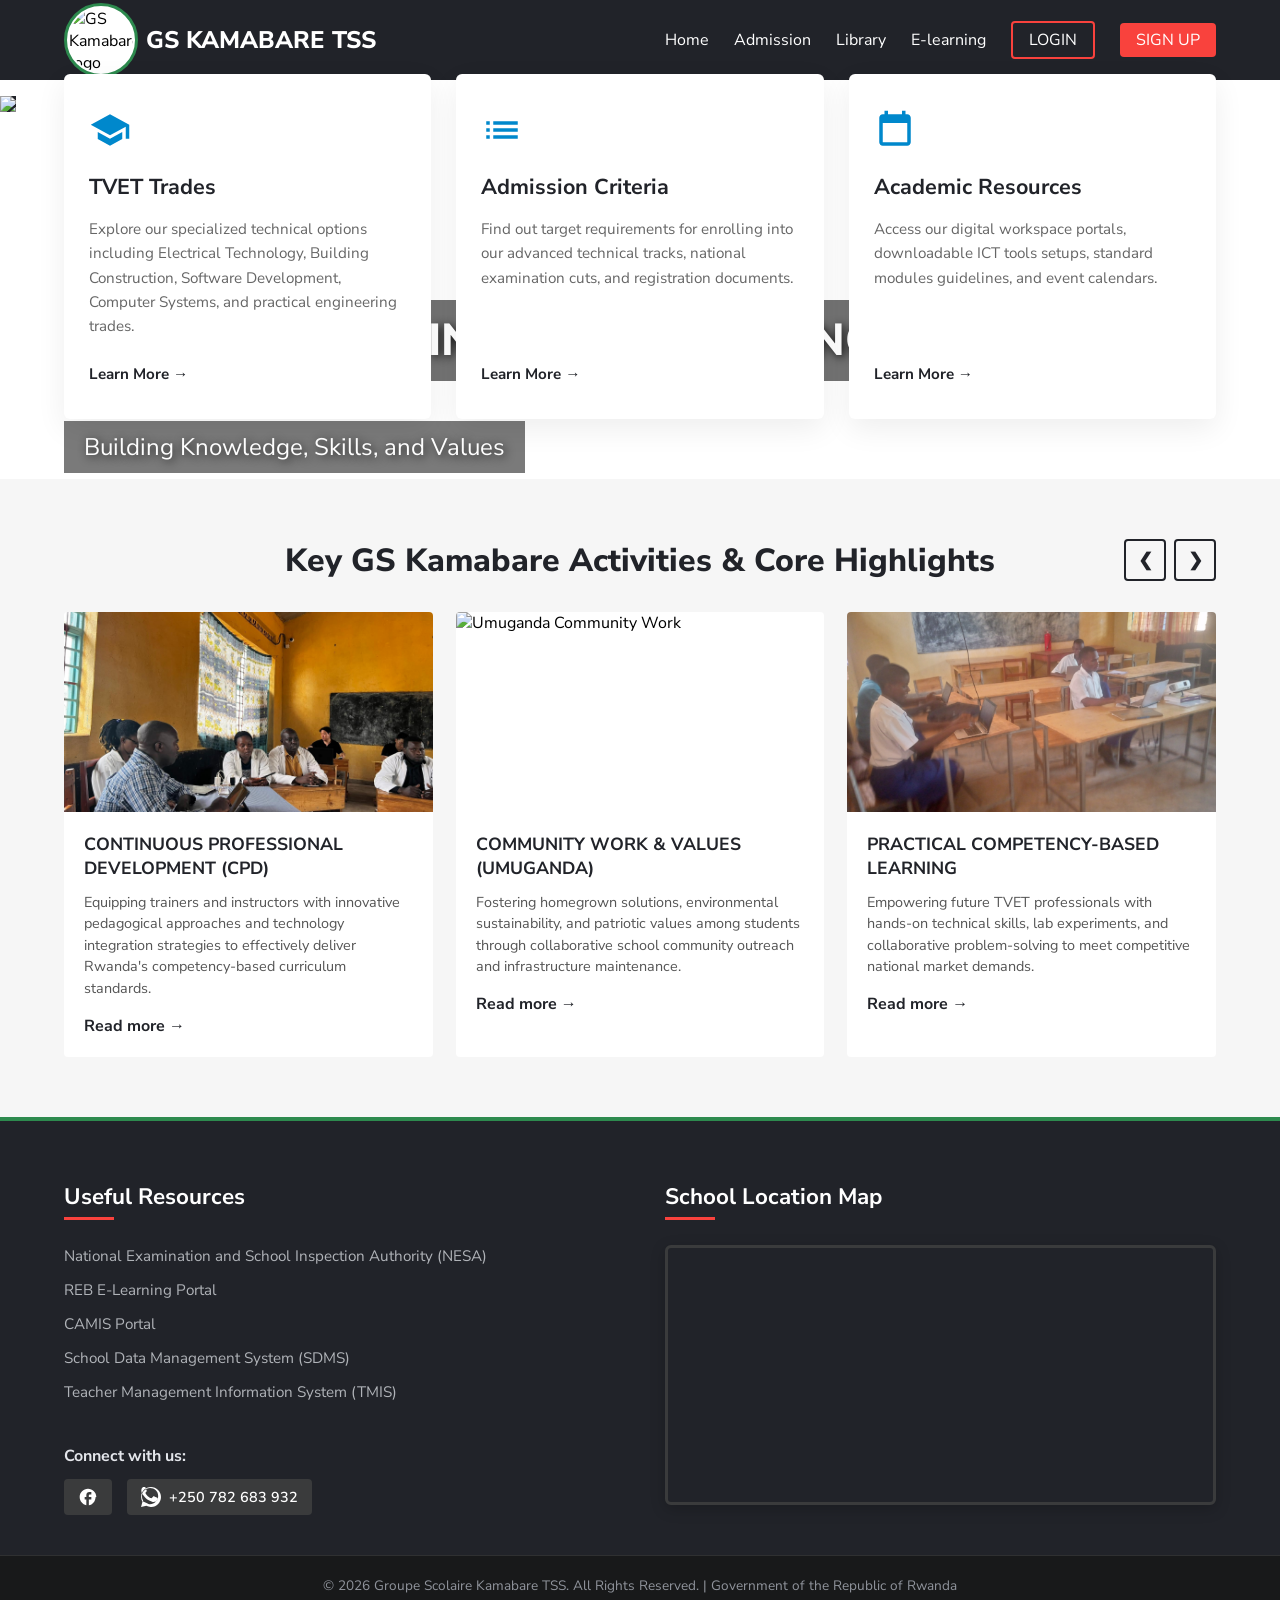
==== index.html @ abcae25c "Update index.html" ====
<!DOCTYPE html>
<html lang="en">
    <head>
        <meta charset="UTF-8">
        <meta name="description" content="Web assignment">
        <meta name="author" content="Ignace">
        <meta name="keywords" content="HTML,Migera website by Ignace">
        <meta name="viewport" content="width=device-width, initial-scale=1.0">
        <link href="https://fonts.googleapis.com/css2?family=Nunito+Sans&display=swap" rel="stylesheet">
        <title>Groupe Scolaire Kamabare</title>
        <link rel="icon" type="image/jpeg" href="gs_kamabare_logo.jpg">
        <link rel="stylesheet" href="style.css"/>
    </head>
    <body>
        
        <div class="nav-container">
            <nav class="navbar">
                <div class="logo-wrapper">
                    <img src="gs_kamabare_logo.JPG" alt="GS Kamabare logo" class="navbar-brand-logo">
                    <h1 id="navbar-logo">GS KAMABARE TSS</h1>
                </div>
                
                <div class="menu-toggle" id="mobile-menu">
                    <span class="bar"></span>
                    <span class="bar"></span>
                    <span class="bar"></span>
                </div>
                
                <ul class="nav-menu">
                    <li><a href="index.html" class="nav-links">Home</a></li>
                    <li><a href="admission.html" class="nav-links">Admission</a></li>
                    <li><a href="ict_tools.html" target="_blank" class="nav-links">Library</a></li>
                    <li><a href="elearning.html" class="nav-links">E-learning</a></li>
                    <li><a href="#" class="nav-links nav-links-outline">LOGIN</a></li>
                    <li><a href="#" class="nav-links nav-links-btn">SIGN UP</a></li>
                </ul>
            </nav>
        </div>

        <img id="home_page" name="slide" alt="School Slideshow"> 
        
        <div class="static-slider-caption">
            <h2 class="caption-line-1">Together We Inspire Excellence</h2>
            <p class="caption-line-2">Building Knowledge, Skills, and Values</p>
        </div>

        <div class="features-section">
            <div class="feature-card">
                <div class="feature-icon-wrapper">
                    <svg class="feature-icon" viewBox="0 0 24 24">
                        <path d="M5 13.18v4L12 21l7-3.82v-4L12 17l-7-3.82zM12 3L1 9l11 6 9-4.91V17h2V9L12 3z"/>
                    </svg>
                </div>
                <h3>TVET Trades</h3>
                <p>Explore our specialized technical options including Electrical Technology, Building Construction, Software Development, Computer Systems, and practical engineering trades.</p>
                <a href="programs.html" class="learn-more-btn">Learn More →</a>
            </div>

            <div class="feature-card">
                <div class="feature-icon-wrapper">
                    <svg class="feature-icon" viewBox="0 0 24 24">
                        <path d="M3 13h2v-2H3v2zm0 4h2v-2H3v2zm0-8h2V7H3v2zm4 4h14v-2H7v2zm0 4h14v-2H7v2zm0-8h14V7H7v2z"/>
                    </svg>
                </div>
                <h3>Admission Criteria</h3>
                <p>Find out target requirements for enrolling into our advanced technical tracks, national examination cuts, and registration documents.</p>
                <a href="admission.html" class="learn-more-btn">Learn More →</a>
            </div>

            <div class="feature-card">
                <div class="feature-icon-wrapper">
                    <svg class="feature-icon" viewBox="0 0 24 24">
                        <path d="M19 3h-1V1h-2v2H8V1H6v2H5c-1.11 0-1.99.9-1.99 2L3 19c0 1.1.89 2 2 2h14c1.1 0 2-.9 2-2V5c0-1.1-.9-2-2-2zm0 16H5V8h14v11z"/>
                    </svg>
                </div>
                <h3>Academic Resources</h3>
                <p>Access our digital workspace portals, downloadable ICT tools setups, standard modules guidelines, and event calendars.</p>
                <a href="resources.html" class="learn-more-btn">Learn More →</a>
            </div>
        </div>

        <div class="activities-section-wrapper">
            <div class="activities-header">
                <h2 class="activities-main-title">Key GS Kamabare Activities & Core Highlights</h2>
                <div class="carousel-controls">
                    <button class="control-btn prev-btn" onclick="moveSlide(-1)">&#10094;</button>
                    <button class="control-btn next-btn" onclick="moveSlide(1)">&#10095;</button>
                </div>
            </div>

            <div class="carousel-viewport">
                <div class="carousel-track" id="activityTrack">
                    <div class="activity-card-item">
                        <img src="CPD.jpg" alt="Continuous Professional Development" class="activity-card-img">
                        <div class="activity-card-body">
                            <h3>Continuous Professional Development (CPD)</h3>
                            <p>Equipping trainers and instructors with innovative pedagogical approaches and technology integration strategies to effectively deliver Rwanda's competency-based curriculum standards.</p>
                            <a href="#" class="read-more-link">Read more →</a>
                        </div>
                    </div>
                    <div class="activity-card-item">
                        <img src="umuganda.jpg" alt="Umuganda Community Work" class="activity-card-img">
                        <div class="activity-card-body">
                            <h3>Community Work & Values (Umuganda)</h3>
                            <p>Fostering homegrown solutions, environmental sustainability, and patriotic values among students through collaborative school community outreach and infrastructure maintenance.</p>
                            <a href="#" class="read-more-link">Read more →</a>
                        </div>
                    </div>
                    <div class="activity-card-item">
                        <img src="learning.jpg" alt="Practical Learning" class="activity-card-img">
                        <div class="activity-card-body">
                            <h3>Practical Competency-Based Learning</h3>
                            <p>Empowering future TVET professionals with hands-on technical skills, lab experiments, and collaborative problem-solving to meet competitive national market demands.</p>
                            <a href="#" class="read-more-link">Read more →</a>
                        </div>
                    </div>
                    <div class="activity-card-item">
                        <img src="entertainment.jpeg" alt="Creative Talents & Entertainment" class="activity-card-img">
                        <div class="activity-card-body">
                            <h3>Creative Talents & Entertainment</h3>
                            <p>Nurturing holistic learner development through cultural sports, music, and performing arts to build strong communication, confidence, and interpersonal leadership skills.</p>
                            <a href="#" class="read-more-link">Read more →</a>
                        </div>
                    </div>
                </div>
            </div>
        </div>

        <footer class="site-footer">
            <div class="footer-container">
                <div class="footer-column footer-links-panel">
                    <h3>Useful Resources</h3>
                    <ul class="resources-list">
                        <li><a href="https://www.nesa.gov.rw/" target="_blank">National Examination and School Inspection Authority (NESA)</a></li>
                        <li><a href="https://elearning.reb.rw/" target="_blank">REB E-Learning Portal</a></li>
                        <li><a href="https://camis.nesa.gov.rw/" target="_blank">CAMIS Portal</a></li>
                        <li><a href="https://sdms.gov.rw/" target="_blank">School Data Management System (SDMS)</a></li>
                        <li><a href="https://tmis.reb.rw/" target="_blank">Teacher Management Information System (TMIS)</a></li>
                    </ul>
                    
                    <div class="social-connect-row">
                        <h4>Connect with us:</h4>
                        <div class="social-icons-box">
                            <a href="https://www.facebook.com" target="_blank" class="social-icon-link fb-link" title="Follow us on Facebook">
                                <svg viewBox="0 0 24 24"><path d="M22 12c0-5.52-4.48-10-10-10S2 6.48 2 12c0 4.84 3.44 8.87 8 9.8V15H8v-3h2V9.5C10 7.57 11.57 6 13.5 6H16v3h-2c-.55 0-1 .45-1 1v2h3v3h-3v6.95c4.56-.93 8-4.96 8-9.8z"/></svg>
                            </a>
                            <a href="https://wa.me/250782683932" target="_blank" class="social-icon-link wa-link" title="Chat on WhatsApp">
                                <svg viewBox="0 0 24 24"><path d="M.057 24l1.687-6.163c-1.041-1.804-1.588-3.849-1.587-5.946C.06 5.348 5.397.01 12.008.01c3.202.001 6.212 1.246 8.477 3.514 2.266 2.268 3.507 5.28 3.505 8.484-.004 6.657-5.34 11.997-11.953 11.997-2.005-.001-3.973-.502-5.713-1.455L.057 24zm6.59-4.846c1.62.963 3.21 1.462 4.142 1.463 5.408 0 9.811-4.396 9.813-9.799.001-2.597-1.007-5.039-2.839-6.871-1.83-1.832-4.271-2.84-6.874-2.84-5.411 0-9.815 4.401-9.819 9.805-.001 1.969.514 3.89 1.491 5.602l-.408 1.492.494-.492zm13.155-5.937c-.12-.2-.44-.319-.92-.559-.48-.24-2.84-1.401-3.28-1.56-.44-.16-.76-.24-1.08.24-.32.479-1.24 1.56-1.52 1.88-.28.32-.56.359-1.04.119-.48-.24-2.026-.747-3.857-2.38-1.424-1.27-2.385-2.838-2.665-3.317-.28-.48-.03-.739.21-.978.216-.215.48-.559.72-.839.24-.28.32-.479.48-.799.16-.319.08-.599-.04-.839-.12-.24-1.08-2.599-1.48-3.559-.39-.96-.788-.82-1.08-.837-.28-.016-.6-.016-.92-.016s-.84.12-1.28.6c-.44.479-1.68 1.64-1.68 4 0 2.359 1.72 4.639 1.96 4.96.24.32 3.385 5.169 8.199 7.248 1.144.494 2.039.809 2.735 1.031 1.15.365 2.196.314 3.023.19.922-.137 2.84-1.16 3.24-2.279.4-1.12.4-2.079.28-2.279z"/></svg>
                                <span>+250 782 683 932</span>
                            </a>
                        </div>
                    </div>
                </div>
                
                <div class="footer-column footer-map-panel">
                    <h3>School Location Map</h3>
                    <div class="map-iframe-container">
                        <iframe 
                            src="https://maps.google.com/maps?q=Kamabare%20Secondary%20School,%20Rwanda&t=&z=14&ie=UTF8&iwloc=&output=embed" 
                            width="100%" 
                            height="100%" 
                            style="border:0;" 
                            allowfullscreen="" 
                            loading="lazy" 
                            referrerpolicy="no-referrer-when-downgrade">
                        </iframe>
                    </div>
                </div>
            </div>
            
            <div class="footer-bottom-ribbon">
                <p>&copy; 2026 Groupe Scolaire Kamabare TSS. All Rights Reserved. | Government of the Republic of Rwanda</p>
            </div>
        </footer>

        <button id="backToTopBtn" class="back-to-top-box" onclick="jumpToTopFast()" title="Go to top immediately">
            <svg viewBox="0 0 24 24" class="up-arrow-icon">
                <path d="M4 12l1.41 1.41L11 7.83V20h2V7.83l5.58 5.59L20 12l-8-8-8 8z"/>
            </svg>
            <span class="back-text">Back top</span>
        </button>

        <script src="script.js"></script>
    </body>
</html>
---- style.css ----
:root {
    --darkgray: #212329;
    --brightred: #F9423D;
    --white: #fff;
    --lightred: #f9433dcc;
}

/* GLOBAL RESET & SCROLL FIX */
* {
    box-sizing: border-box;
    margin: 0;
    padding: 0;
    font-family: 'Nunito Sans', sans-serif;
}

html, body {
    width: 100%;
    overflow-x: hidden;
}

#home_page {
    width: 100%;          
    height: 425px;        
    object-fit: cover;    
    object-position: center;
    font-size: 0 !important;
    background-color: var(--darkgray);
    transition: opacity 0.5s ease-in-out;
}

/* NAVIGATION HEADER LAYOUT */
.nav-container {
    width: 100%;
    background-color: var(--darkgray);
}

.navbar {
    display: flex;
    justify-content: space-between;
    align-items: center;
    height: 80px;
    width: 90%;
    max-width: 1720px;
    margin: 0 auto;
    box-sizing: border-box;
}

/* Aligns logo and main title tightly together */
.logo-wrapper {
    display: flex;
    align-items: center;
    gap: 8px; /* Brought closer to logo */
}

/* Enlarged logo to maximize navbar height */
.navbar-brand-logo {
    height: 74px;          /* Scaled up to fit 80px navbar */
    width: 74px;           
    border-radius: 50%;    
    object-fit: contain;   
    padding: 2px;          
    border: 3px solid #2d8a4e; 
    background-color: var(--white);
}

#navbar-logo {
    color: var(--white);
    cursor: pointer;
    white-space: nowrap; 
    font-size: 1.5rem;
    font-weight: 800;
}

/* Horizontal positioning for menu items */
.nav-menu {
    display: flex; 
    gap: 25px;
    list-style: none;
    align-items: center;
}

.nav-links {
    color: white;
    text-decoration: none;
    white-space: nowrap;
}

.nav-links:hover {
    color: var(--brightred);
    transition: all 0.2s ease-out;
}

/* LOGIN Outline Button Style */
.nav-links-outline {
    border: 2px solid var(--brightred);
    padding: 6px 16px;
    border-radius: 4px;
    background-color: transparent;
}

.nav-links-outline:hover {
    background-color: var(--brightred);
    color: var(--white) !important;
    transition: all 0.3s ease-out;
}

/* SIGN UP Filled Button Style */
.nav-links-btn {
    background-color: var(--brightred);
    padding: 6px 16px;
    border-radius: 4px;
}

.nav-links-btn:hover {
    background-color: transparent;
    color: var(--white);
    padding: 5px 15px;
    border-radius: 4px;
    border: solid 1px var(--brightred);
    transition: all 0.3s ease-out;
}

.menu-toggle .bar {
    width: 25px;
    height: 3px;
    margin: 5px auto;
    transition: all 0.3s ease-in-out;
    background: var(--white);
}

/* RESPONSIVE DESIGN (MOBILE & TABLET) */
@media screen and (max-width: 768px) {
    .nav-container {
        position: relative;
    }
    .navbar {
        width: 100%;
        padding: 0 20px;
    }
    .nav-menu {
        display: grid;
        grid-template-columns: auto;
        background: var(--brightred);
        margin: 0;
        width: 100%;
        position: absolute;
        top: 80px;
        left: -100%;
        opacity: 0; 
        transition: all 0.5s ease;
        gap: 0;
    }
    .nav-menu.active {
        background: var(--darkgray);
        left: 0;
        opacity: 1;
        transition: all 0.5s ease;
    }
    .nav-links {
        text-align: center;
        line-height: 60px;
        width: 100%;
        display: table;
    }
    .nav-links:hover {
        background-color: var(--brightred);
        color: var(--white);
        transition: all 0.4s ease-out;
    }
    .nav-links-outline {
        border: none;
        padding: 0;
        border-radius: 0;
    }
    .nav-links-btn {
        border: none;
        padding: 0;
        border-radius: 0;
        background-color: var(--darkgray);
        color: var(--white);
        transition: all 0.4s ease-out;
    }
    .nav-links-btn:hover {
        border: none;
        padding: 0;
        border-radius: 0;
        background-color: var(--brightred);
        color: var(--white);
        transition: all 0.4s ease-out;
    }
    #mobile-menu {
        position: absolute;
        top: 25px;
        right: 5%;
    }
    .menu-toggle .bar {
        display: block;
        cursor: pointer;
    }
    .menu-toggle:hover {
        cursor: pointer;
    }
    #mobile-menu.is-active .bar:nth-child(2) {
        opacity: 0;
    }
    #mobile-menu.is-active .bar:nth-child(1) {
        transform: translateY(8px) rotate(45deg);
    }
    #mobile-menu.is-active .bar:nth-child(3) {
        transform: translateY(-8px) rotate(-45deg);
    }
}

/* HERO SLIDER CAPTION OVERLAY */
.static-slider-caption {
    position: absolute;
    top: 300px;
    left: 5%;
    color: var(--white);
    text-shadow: 2px 2px 10px rgba(0, 0, 0, 0.85);
    z-index: 5;
    pointer-events: none;
    font-family: "Bookman Old Style", serif;
}

.caption-line-1 {
    font-size: 2.8rem;
    font-weight: 800;
    margin-bottom: 40px;
    text-transform: uppercase;
    background-color: rgba(0, 0, 0, 0.55);
    display: inline-block;
    padding: 10px 20px;
}

.caption-line-2 {
    font-size: 1.5rem;
    font-weight: 400;
    opacity: 0.95;
    background-color: rgba(0, 0, 0, 0.55);
    display: inline-block;
    padding: 10px 20px;
}

@media screen and (max-width: 768px) {
    .static-slider-caption {
        top: 360px;
        left: 20px;
        right: 20px;
    }
    .caption-line-1 {
        font-size: 1.5rem;
    }
    .caption-line-2 {
        font-size: 0.95rem;
    }
}

/* 3-COLUMN OVERLAPPING CARDS */
.features-section {
    display: flex;
    justify-content: space-between;
    align-items: stretch;
    gap: 25px;
    width: 90%;
    max-width: 1200px;
    margin: -38px auto 60px auto;
    position: relative;
    z-index: 99;
    box-sizing: border-box;
}

.feature-card {
    flex: 1;
    background-color: var(--white);
    padding: 35px 25px;
    border-radius: 6px;
    box-shadow: 0 10px 30px rgba(0, 0, 0, 0.07);
    text-align: left;
    display: flex;
    flex-direction: column;
    justify-content: space-between;
    transition: all 0.3s ease-in-out;
}

.feature-card h3 {
    font-size: 1.35rem;
    color: var(--darkgray);
    margin: 15px 0;
    font-weight: 700;
    transition: color 0.3s ease-in-out;
}

.feature-card p {
    font-size: 0.95rem;
    color: #666;
    line-height: 1.6;
    margin-bottom: 25px;
    transition: color 0.3s ease-in-out;
}

.feature-icon {
    width: 42px;
    height: 42px;
    fill: #0088cc;
    transition: fill 0.3s ease-in-out;
}

.learn-more-btn {
    font-size: 0.95rem;
    font-weight: 700;
    color: var(--darkgray);
    text-decoration: none;
    margin-top: auto;
    display: inline-block;
    transition: color 0.3s ease-in-out;
}

.feature-card:hover {
    background-color: #0088cc;
    transform: translateY(-6px);
    box-shadow: 0 15px 35px rgba(0, 136, 204, 0.3);
}

.feature-card:hover h3,
.feature-card:hover p,
.feature-card:hover .learn-more-btn {
    color: var(--white);
}

.feature-card:hover .feature-icon {
    fill: var(--white);
}

@media screen and (max-width: 868px) {
    .features-section {
        flex-direction: column;
        gap: 20px;
        margin-top: 30px;
    }
}

/* ACTIVITIES CAROUSEL SECTION */
.activities-section-wrapper {
    background-color: #f6f6f6;
    padding: 60px 5%;
    width: 100%;
    box-sizing: border-box;
}

.activities-header {
    display: flex;
    justify-content: space-between;
    align-items: center;
    max-width: 1200px;
    margin: 0 auto 30px auto;
    position: relative;
}

.activities-main-title {
    font-size: 2rem;
    color: var(--darkgray);
    font-weight: 800;
    flex: 1;
    text-align: center;
}

.carousel-controls {
    display: flex;
    gap: 8px;
    position: absolute;
    right: 0;
    top: 50%;
    transform: translateY(-50%);
}

.control-btn {
    background-color: transparent;
    border: 2px solid var(--darkgray);
    color: var(--darkgray);
    width: 42px;
    height: 42px;
    font-size: 1.1rem;
    font-weight: bold;
    cursor: pointer;
    border-radius: 4px;
    display: flex;
    align-items: center;
    justify-content: center;
    transition: all 0.2s ease-in-out;
}

.control-btn:hover {
    background-color: var(--darkgray);
    color: var(--white);
}

.carousel-viewport {
    max-width: 1200px;
    margin: 0 auto;
    overflow: hidden;
}

.carousel-track {
    display: flex;
    transition: transform 0.5s ease-in-out;
    gap: 2%;
}

.activity-card-item {
    min-width: 32%;
    max-width: 32%;
    background-color: var(--white);
    box-sizing: border-box;
    border-radius: 4px;
    overflow: hidden;
    display: flex;
    flex-direction: column;
}

.activity-card-img {
    width: 100%;
    height: 200px;
    object-fit: cover;
}

.activity-card-body {
    padding: 20px;
}

.activity-card-body h3 {
    font-size: 1.1rem;
    color: var(--darkgray);
    margin-bottom: 12px;
    text-transform: uppercase;
}

.activity-card-body p {
    font-size: 0.9rem;
    color: #555;
    line-height: 1.5;
}

.read-more-link {
    display: inline-block;
    margin-top: 15px;
    color: var(--darkgray);
    font-weight: 700;
    text-decoration: none;
}

.activity-card-item:hover {
    background-color: #0088cc !important;
    transition: background-color 0.3s ease;
}

.activity-card-item:hover h3,
.activity-card-item:hover p,
.activity-card-item:hover .read-more-link {
    color: #ffffff !important;
}

@media screen and (max-width: 768px) {
    .activities-header {
        flex-direction: column;
        gap: 15px;
        align-items: center;
    }
    .carousel-controls {
        position: static;
        transform: none;
    }
    .activity-card-item {
        min-width: 100%;
        max-width: 100%;
    }
}

/* SITE FOOTER */
.site-footer {
    background-color: var(--darkgray);
    color: var(--white);
    padding: 60px 0 0 0;
    width: 100%;
    margin-top: 0;
    border-top: 4px solid #2d8a4e;
}

.footer-container {
    width: 90%;
    max-width: 1200px;
    margin: 0 auto;
    display: flex;
    justify-content: space-between;
    gap: 50px;
    padding-bottom: 40px;
}

.footer-column {
    flex: 1;
    display: flex;
    flex-direction: column;
}

.footer-column h3 {
    font-size: 1.4rem;
    margin-bottom: 25px;
    position: relative;
    padding-bottom: 8px;
    font-weight: 700;
}

.footer-column h3::after {
    content: '';
    position: absolute;
    left: 0;
    bottom: 0;
    width: 50px;
    height: 3px;
    background-color: var(--brightred);
}

.resources-list {
    list-style: none;
    padding: 0;
    margin: 0;
}

.resources-list li {
    margin-bottom: 12px;
}

.resources-list li a {
    color: #b0b3b8;
    text-decoration: none;
    font-size: 0.95rem;
    transition: color 0.2s ease-in-out;
    display: inline-block;
}

.resources-list li a:hover {
    color: var(--brightred);
    transform: translateX(3px);
    transition: all 0.2s ease;
}

.social-connect-row {
    margin-top: 30px;
}

.social-connect-row h4 {
    font-size: 1rem;
    margin-bottom: 12px;
    color: #e4e6eb;
}

.social-icons-box {
    display: flex;
    gap: 15px;
    align-items: center;
}

.social-icon-link {
    display: flex;
    align-items: center;
    gap: 8px;
    text-decoration: none;
    color: var(--white);
    background-color: #3a3b3c;
    padding: 8px 14px;
    border-radius: 4px;
    transition: background-color 0.2s ease;
}

.social-icon-link svg {
    width: 20px;
    height: 20px;
    fill: var(--white);
}

.social-icon-link span {
    font-size: 0.9rem;
    font-weight: 600;
}

.fb-link:hover {
    background-color: #1877f2;
}

.wa-link:hover {
    background-color: #25d366;
}

.map-iframe-container {
    width: 100%;
    height: 260px;
    border-radius: 6px;
    overflow: hidden;
    box-shadow: 0 4px 15px rgba(0,0,0,0.2);
    border: 3px solid #3a3b3c;
}

.footer-bottom-ribbon {
    background-color: #18191a;
    text-align: center;
    padding: 20px 20px;
    font-size: 0.85rem;
    color: #90949c;
    border-top: 1px solid #2f3031;
}

/* BACK TO TOP BUTTON */
.back-to-top-box {
    position: fixed;
    bottom: 25px;
    right: 25px;
    background-color: var(--white);
    border: 1px solid #dcdcdc;
    box-shadow: 0 4px 12px rgba(0, 0, 0, 0.15);
    border-radius: 4px;
    padding: 10px 12px;
    display: none;
    flex-direction: column;
    align-items: center;
    justify-content: center;
    cursor: pointer;
    z-index: 9999;
    transition: transform 0.2s ease, background-color 0.2s ease;
}

.back-to-top-box:hover {
    background-color: #f5f5f5;
    transform: translateY(-3px);
}

.up-arrow-icon {
    width: 22px;
    height: 22px;
    fill: #0088cc;
    margin-bottom: 2px;
}

.back-text {
    font-size: 0.72rem;
    font-weight: 700;
    color: var(--darkgray);
    text-transform: uppercase;
    white-space: nowrap;
}

@media screen and (max-width: 768px) {
    .footer-container {
        flex-direction: column;
        gap: 40px;
    }
    .back-to-top-box {
        bottom: 15px;
        right: 15px;
        padding: 8px 10px;
    }
}
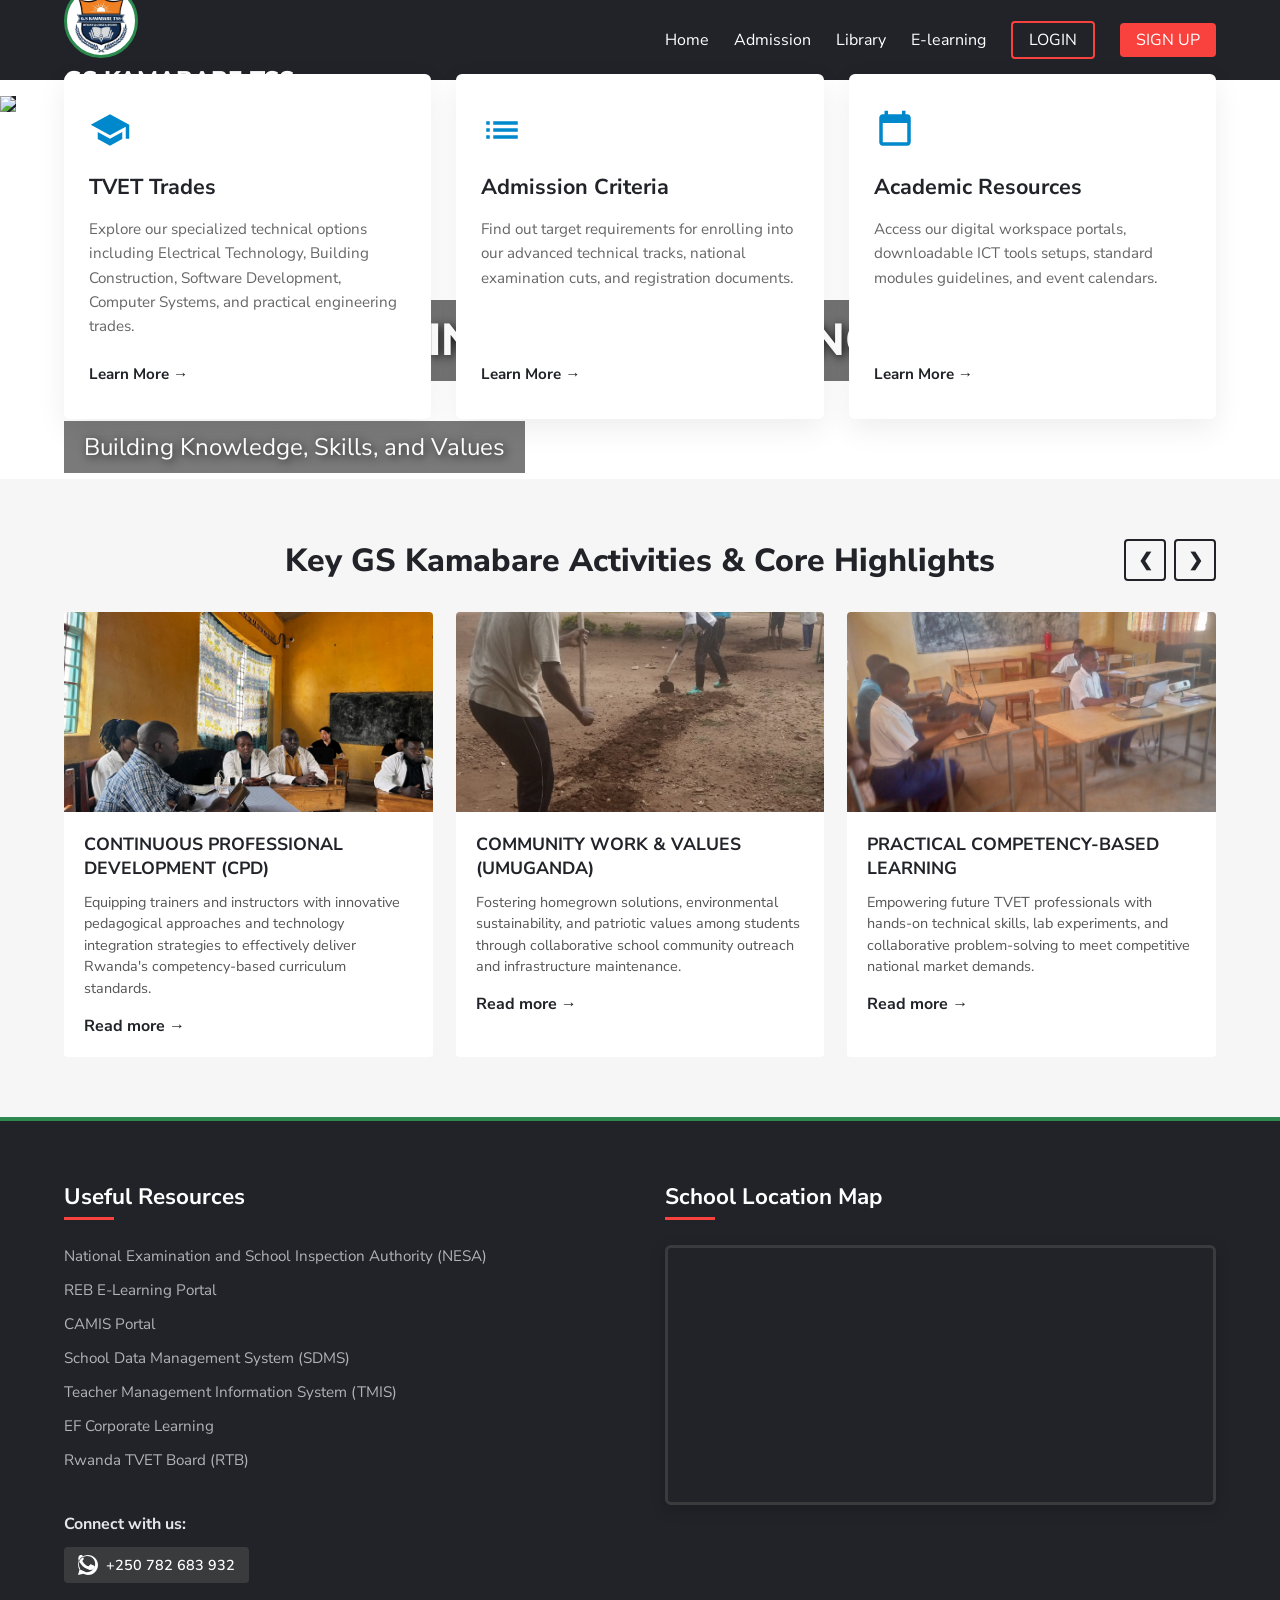
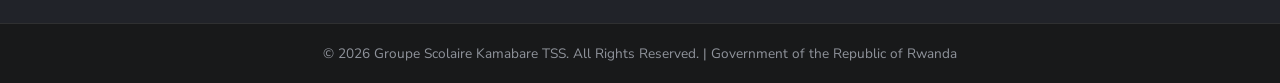
==== commit 640e6cd6: "Update index.html" ====
--- a/index.html
+++ b/index.html
@@ -2,7 +2,7 @@
 <html lang="en">
     <head>
         <meta charset="UTF-8">
-        <meta name="description" content="Web assignment">
+        <meta name="description" content="GS Kamabare TSS Located in Nyarugenge Sector">
         <meta name="author" content="Ignace">
         <meta name="keywords" content="HTML,Migera website by Ignace">
         <meta name="viewport" content="width=device-width, initial-scale=1.0">
@@ -10,22 +10,23 @@
         <title>Groupe Scolaire Kamabare</title>
         <link rel="icon" type="image/jpeg" href="gs_kamabare_logo.jpg">
         <link rel="stylesheet" href="style.css"/>
+        <meta name="google-site-verification" content="khva290WUNQhaxgnoA-xEzMa42eiaysi3LDNEYUQA6I" />
     </head>
     <body>
         
         <div class="nav-container">
             <nav class="navbar">
-                <div class="logo-wrapper">
-                    <img src="gs_kamabare_logo.JPG" alt="GS Kamabare logo" class="navbar-brand-logo">
+                <div class="brand-container">
+                    <img src="gs_kamabare_logo.jpg" alt="present school logo" class="navbar-brand-logo">
                     <h1 id="navbar-logo">GS KAMABARE TSS</h1>
                 </div>
                 
-                <div class="menu-toggle" id="mobile-menu">
+                <div class="menu-toggle" id="mobile-menu" aria-label="Toggle navigation">
                     <span class="bar"></span>
                     <span class="bar"></span>
                     <span class="bar"></span>
                 </div>
-                
+
                 <ul class="nav-menu">
                     <li><a href="index.html" class="nav-links">Home</a></li>
                     <li><a href="admission.html" class="nav-links">Admission</a></li>
@@ -37,11 +38,12 @@
             </nav>
         </div>
 
-        <img id="home_page" name="slide" alt="School Slideshow"> 
-        
-        <div class="static-slider-caption">
-            <h2 class="caption-line-1">Together We Inspire Excellence</h2>
-            <p class="caption-line-2">Building Knowledge, Skills, and Values</p>
+        <div class="hero-slider-container">
+            <img id="home_page" name="slide" alt="School Slideshow" src="gs_kamabare_certification_teachers.jpg"> 
+            <div class="static-slider-caption">
+                <h2 class="caption-line-1">Together We Inspire Excellence</h2>
+                <p class="caption-line-2">Building Knowledge, Skills, and Values</p>
+            </div>
         </div>
 
         <div class="features-section">
@@ -99,7 +101,7 @@
                         </div>
                     </div>
                     <div class="activity-card-item">
-                        <img src="umuganda.jpg" alt="Umuganda Community Work" class="activity-card-img">
+                        <img src="umuganda.jpeg" alt="Umuganda Community Work" class="activity-card-img">
                         <div class="activity-card-body">
                             <h3>Community Work & Values (Umuganda)</h3>
                             <p>Fostering homegrown solutions, environmental sustainability, and patriotic values among students through collaborative school community outreach and infrastructure maintenance.</p>
@@ -136,14 +138,13 @@
                         <li><a href="https://camis.nesa.gov.rw/" target="_blank">CAMIS Portal</a></li>
                         <li><a href="https://sdms.gov.rw/" target="_blank">School Data Management System (SDMS)</a></li>
                         <li><a href="https://tmis.reb.rw/" target="_blank">Teacher Management Information System (TMIS)</a></li>
+                        <li><a href="https://efideu.b2clogin.com/efideu.onmicrosoft.com/b2c_1a_auth_corp_efid/oauth2/v2.0/authorize?client_id=328f4e7d-90a7-4cee-b5c8-07194886cae6&redirect_uri=https%3a%2f%2fglobal.accounts.corporate.ef.com%2fefcorpglobal.onmicrosoft.com%2foauth2%2fauthresp&response_type=code&scope=openid&response_mode=form_post&nonce=zqu%2f27Le2lfJkAezrul7rg%3d%3d&ui_locales=en&prompt=login&state=StateProperties%[base64]" target="_blank">EF Corporate Learning</a></li>
+                        <li><a href="https://www.rtb.gov.rw/" target="_blank">Rwanda TVET Board (RTB)</a></li>
                     </ul>
                     
                     <div class="social-connect-row">
                         <h4>Connect with us:</h4>
                         <div class="social-icons-box">
-                            <a href="https://www.facebook.com" target="_blank" class="social-icon-link fb-link" title="Follow us on Facebook">
-                                <svg viewBox="0 0 24 24"><path d="M22 12c0-5.52-4.48-10-10-10S2 6.48 2 12c0 4.84 3.44 8.87 8 9.8V15H8v-3h2V9.5C10 7.57 11.57 6 13.5 6H16v3h-2c-.55 0-1 .45-1 1v2h3v3h-3v6.95c4.56-.93 8-4.96 8-9.8z"/></svg>
-                            </a>
                             <a href="https://wa.me/250782683932" target="_blank" class="social-icon-link wa-link" title="Chat on WhatsApp">
                                 <svg viewBox="0 0 24 24"><path d="M.057 24l1.687-6.163c-1.041-1.804-1.588-3.849-1.587-5.946C.06 5.348 5.397.01 12.008.01c3.202.001 6.212 1.246 8.477 3.514 2.266 2.268 3.507 5.28 3.505 8.484-.004 6.657-5.34 11.997-11.953 11.997-2.005-.001-3.973-.502-5.713-1.455L.057 24zm6.59-4.846c1.62.963 3.21 1.462 4.142 1.463 5.408 0 9.811-4.396 9.813-9.799.001-2.597-1.007-5.039-2.839-6.871-1.83-1.832-4.271-2.84-6.874-2.84-5.411 0-9.815 4.401-9.819 9.805-.001 1.969.514 3.89 1.491 5.602l-.408 1.492.494-.492zm13.155-5.937c-.12-.2-.44-.319-.92-.559-.48-.24-2.84-1.401-3.28-1.56-.44-.16-.76-.24-1.08.24-.32.479-1.24 1.56-1.52 1.88-.28.32-.56.359-1.04.119-.48-.24-2.026-.747-3.857-2.38-1.424-1.27-2.385-2.838-2.665-3.317-.28-.48-.03-.739.21-.978.216-.215.48-.559.72-.839.24-.28.32-.479.48-.799.16-.319.08-.599-.04-.839-.12-.24-1.08-2.599-1.48-3.559-.39-.96-.788-.82-1.08-.837-.28-.016-.6-.016-.92-.016s-.84.12-1.28.6c-.44.479-1.68 1.64-1.68 4 0 2.359 1.72 4.639 1.96 4.96.24.32 3.385 5.169 8.199 7.248 1.144.494 2.039.809 2.735 1.031 1.15.365 2.196.314 3.023.19.922-.137 2.84-1.16 3.24-2.279.4-1.12.4-2.079.28-2.279z"/></svg>
                                 <span>+250 782 683 932</span>
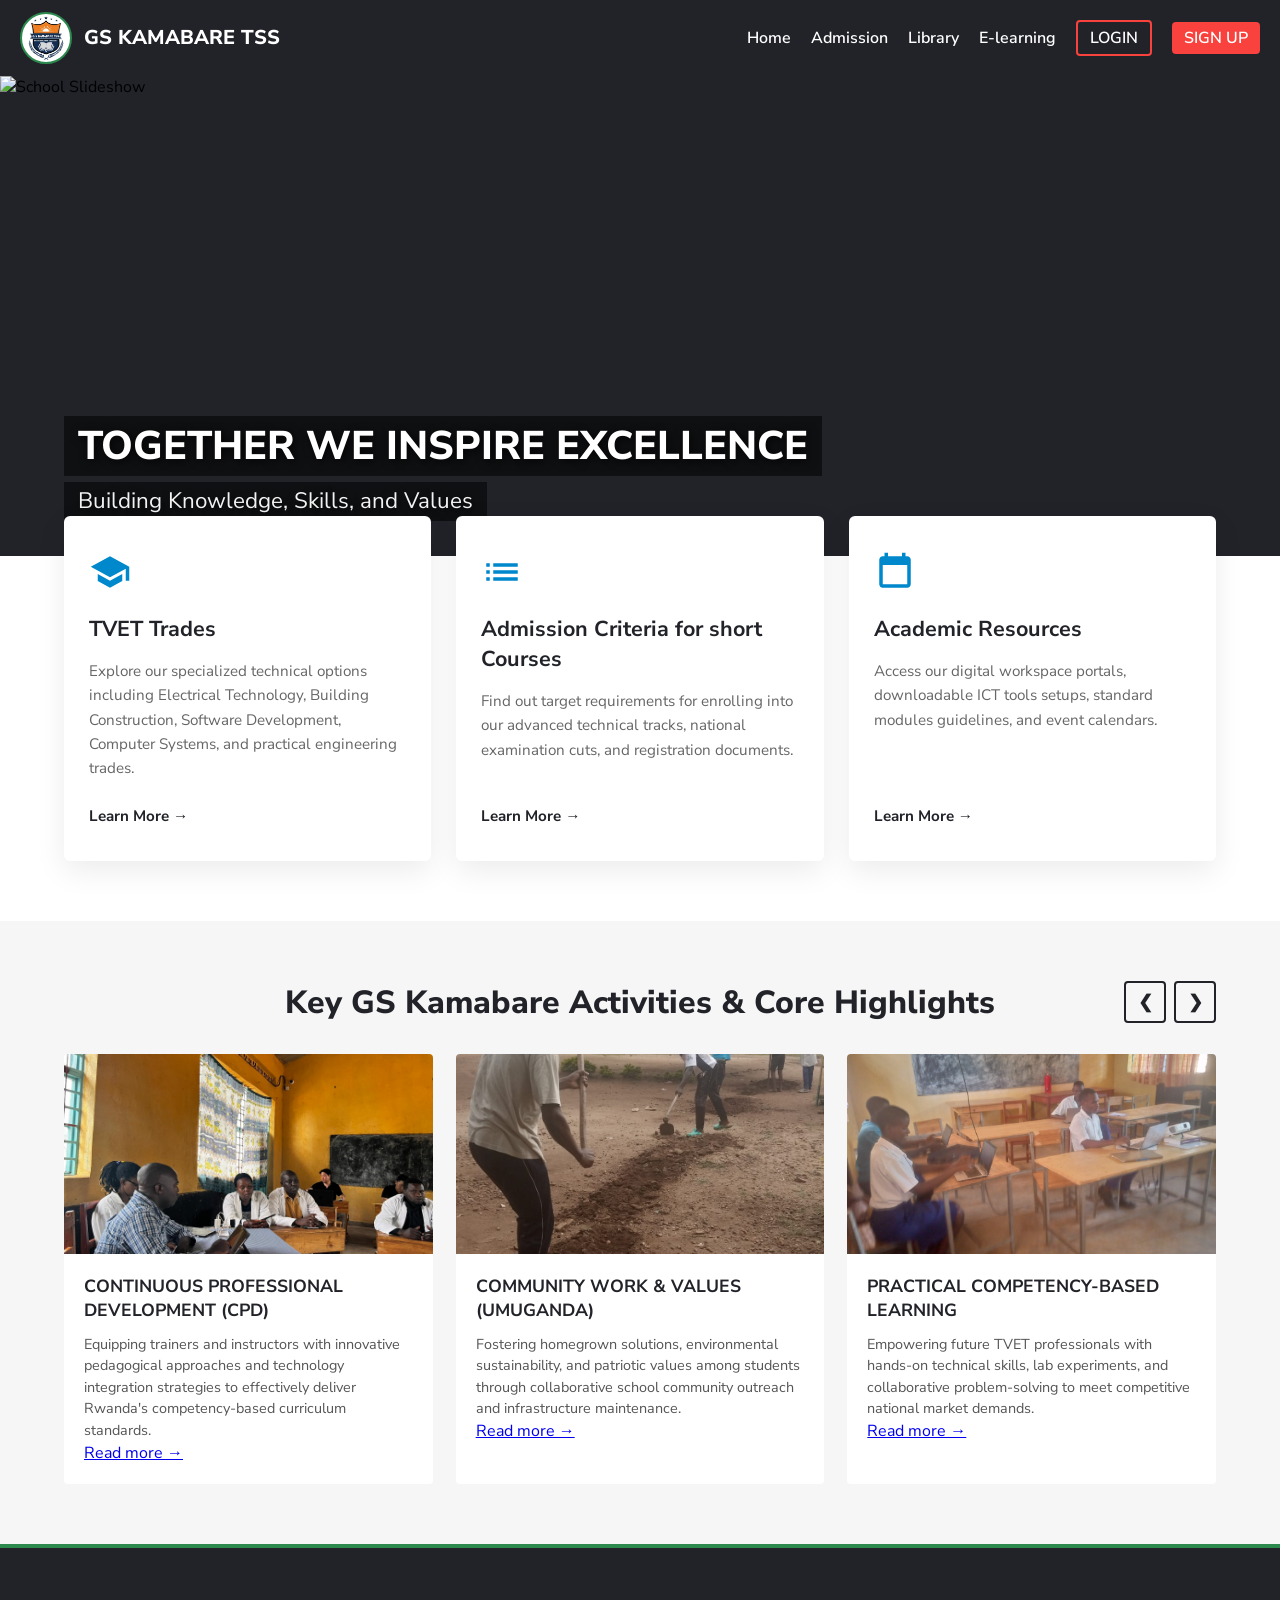
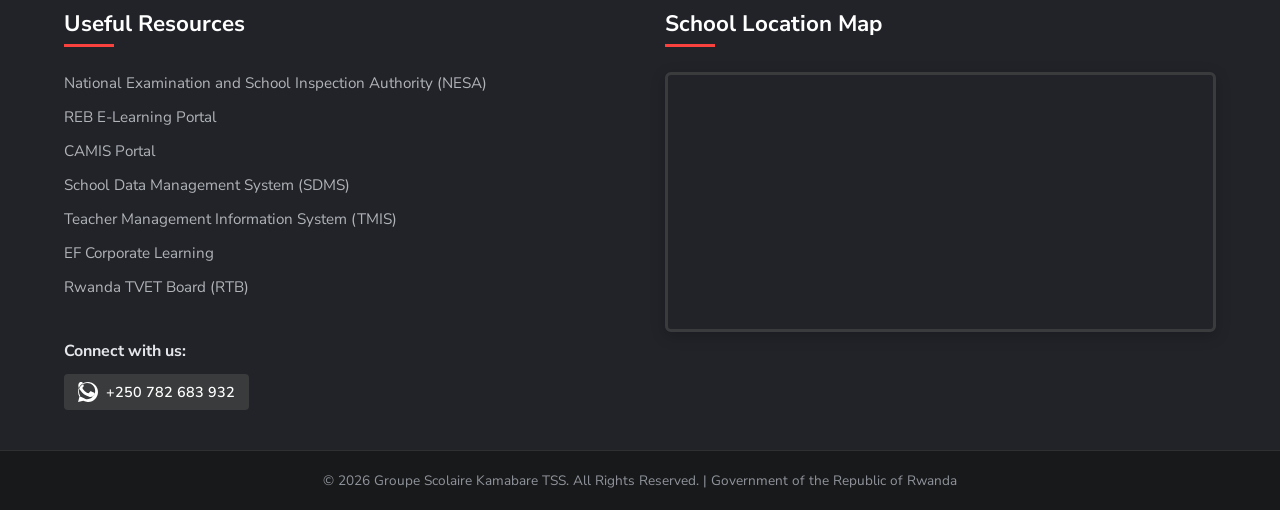
==== commit 6e475888: "Update index.html" ====
--- a/index.html
+++ b/index.html
@@ -64,7 +64,7 @@
                         <path d="M3 13h2v-2H3v2zm0 4h2v-2H3v2zm0-8h2V7H3v2zm4 4h14v-2H7v2zm0 4h14v-2H7v2zm0-8h14V7H7v2z"/>
                     </svg>
                 </div>
-                <h3>Admission Criteria</h3>
+                <h3>Admission Criteria for short Courses</h3>
                 <p>Find out target requirements for enrolling into our advanced technical tracks, national examination cuts, and registration documents.</p>
                 <a href="admission.html" class="learn-more-btn">Learn More →</a>
             </div>
--- a/style.css
+++ b/style.css
@@ -18,71 +18,72 @@
     overflow-x: hidden;
 }
 
-#home_page {
-    width: 100%;          
-    height: 425px;        
-    object-fit: cover;    
-    object-position: center;
-    font-size: 0 !important;
-    background-color: var(--darkgray);
-    transition: opacity 0.5s ease-in-out;
-}
-
-/* NAVIGATION HEADER LAYOUT */
+/* NAVIGATION HEADER LAYOUT (DESKTOP / PC BASE HEIGHT) */
 .nav-container {
     width: 100%;
     background-color: var(--darkgray);
+    position: relative;
+    z-index: 1000;
 }
 
 .navbar {
     display: flex;
     justify-content: space-between;
     align-items: center;
-    height: 80px;
-    width: 90%;
-    max-width: 1720px;
-    margin: 0 auto;
+    padding: 12px 20px;
+    min-height: 76px;
+    width: 100%;
+    position: relative;
     box-sizing: border-box;
 }
 
-/* Aligns logo and main title tightly together */
-.logo-wrapper {
+/* BRAND CONTAINER: LOGO AND TITLE TOGETHER ON THE LEFT */
+.brand-container {
     display: flex;
     align-items: center;
-    gap: 8px; /* Brought closer to logo */
-}
-
-/* Enlarged logo to maximize navbar height */
+    gap: 12px;
+    z-index: 2;
+}
+
 .navbar-brand-logo {
-    height: 74px;          /* Scaled up to fit 80px navbar */
-    width: 74px;           
-    border-radius: 50%;    
-    object-fit: contain;   
-    padding: 2px;          
-    border: 3px solid #2d8a4e; 
+    height: 52px;
+    width: 52px;
+    min-width: 52px;
+    border-radius: 50%;
+    object-fit: contain;
+    padding: 2px;
+    border: 2px solid #2d8a4e;
     background-color: var(--white);
-}
-
+    flex-shrink: 0;
+}
+
+/* TITLE ADJACENT TO LOGO (RIGHT NEXT TO IT) */
 #navbar-logo {
+    position: static;
+    transform: none;
     color: var(--white);
-    cursor: pointer;
-    white-space: nowrap; 
-    font-size: 1.5rem;
+    font-size: 1.25rem;
     font-weight: 800;
-}
-
-/* Horizontal positioning for menu items */
+    white-space: nowrap;
+    text-align: left;
+    margin: 0;
+    line-height: 1;
+}
+
+/* Desktop Navigation Menu Links */
 .nav-menu {
     display: flex; 
-    gap: 25px;
+    gap: 20px;
     list-style: none;
     align-items: center;
+    z-index: 2;
 }
 
 .nav-links {
     color: white;
     text-decoration: none;
     white-space: nowrap;
+    font-weight: 600;
 }
 
 .nav-links:hover {
@@ -90,10 +91,9 @@
     transition: all 0.2s ease-out;
 }
 
-/* LOGIN Outline Button Style */
 .nav-links-outline {
     border: 2px solid var(--brightred);
-    padding: 6px 16px;
+    padding: 5px 12px;
     border-radius: 4px;
     background-color: transparent;
 }
@@ -104,20 +104,24 @@
     transition: all 0.3s ease-out;
 }
 
-/* SIGN UP Filled Button Style */
 .nav-links-btn {
     background-color: var(--brightred);
-    padding: 6px 16px;
+    padding: 5px 12px;
     border-radius: 4px;
 }
 
 .nav-links-btn:hover {
     background-color: transparent;
     color: var(--white);
-    padding: 5px 15px;
-    border-radius: 4px;
     border: solid 1px var(--brightred);
     transition: all 0.3s ease-out;
+}
+
+/* MENU TOGGLE HAMBURGER BUTTON */
+.menu-toggle {
+    display: none;
+    cursor: pointer;
+    z-index: 1001;
 }
 
 .menu-toggle .bar {
@@ -126,137 +130,67 @@
     margin: 5px auto;
     transition: all 0.3s ease-in-out;
     background: var(--white);
-}
-
-/* RESPONSIVE DESIGN (MOBILE & TABLET) */
-@media screen and (max-width: 768px) {
-    .nav-container {
-        position: relative;
-    }
-    .navbar {
-        width: 100%;
-        padding: 0 20px;
-    }
-    .nav-menu {
-        display: grid;
-        grid-template-columns: auto;
-        background: var(--brightred);
-        margin: 0;
-        width: 100%;
-        position: absolute;
-        top: 80px;
-        left: -100%;
-        opacity: 0; 
-        transition: all 0.5s ease;
-        gap: 0;
-    }
-    .nav-menu.active {
-        background: var(--darkgray);
-        left: 0;
-        opacity: 1;
-        transition: all 0.5s ease;
-    }
-    .nav-links {
-        text-align: center;
-        line-height: 60px;
-        width: 100%;
-        display: table;
-    }
-    .nav-links:hover {
-        background-color: var(--brightred);
-        color: var(--white);
-        transition: all 0.4s ease-out;
-    }
-    .nav-links-outline {
-        border: none;
-        padding: 0;
-        border-radius: 0;
-    }
-    .nav-links-btn {
-        border: none;
-        padding: 0;
-        border-radius: 0;
-        background-color: var(--darkgray);
-        color: var(--white);
-        transition: all 0.4s ease-out;
-    }
-    .nav-links-btn:hover {
-        border: none;
-        padding: 0;
-        border-radius: 0;
-        background-color: var(--brightred);
-        color: var(--white);
-        transition: all 0.4s ease-out;
-    }
-    #mobile-menu {
-        position: absolute;
-        top: 25px;
-        right: 5%;
-    }
-    .menu-toggle .bar {
-        display: block;
-        cursor: pointer;
-    }
-    .menu-toggle:hover {
-        cursor: pointer;
-    }
-    #mobile-menu.is-active .bar:nth-child(2) {
-        opacity: 0;
-    }
-    #mobile-menu.is-active .bar:nth-child(1) {
-        transform: translateY(8px) rotate(45deg);
-    }
-    #mobile-menu.is-active .bar:nth-child(3) {
-        transform: translateY(-8px) rotate(-45deg);
-    }
-}
-
-/* HERO SLIDER CAPTION OVERLAY */
+    display: block;
+    border-radius: 2px;
+}
+
+/* HERO SLIDER (Desktop Standard Height) */
+.hero-slider-container {
+    position: relative;
+    width: 100%;
+    height: 480px;
+    background-color: var(--darkgray);
+    overflow: hidden;
+}
+
+#home_page {
+    width: 100%;         
+    height: 100%;        
+    object-fit: cover;    
+    object-position: center;
+    display: block;
+    transition: opacity 0.5s ease-in-out;
+}
+
 .static-slider-caption {
     position: absolute;
-    top: 300px;
+    bottom: 35px;
     left: 5%;
+    right: 5%;
     color: var(--white);
     text-shadow: 2px 2px 10px rgba(0, 0, 0, 0.85);
     z-index: 5;
     pointer-events: none;
-    font-family: "Bookman Old Style", serif;
+    font-family: "Bookman Old Style", sans-serif;
+    display: flex;
+    flex-direction: column;
+    align-items: flex-start;
+    gap: 6px;
 }
 
 .caption-line-1 {
-    font-size: 2.8rem;
+    font-size: clamp(1.1rem, 3.2vw, 2.5rem);
     font-weight: 800;
-    margin-bottom: 40px;
+    margin: 0;
     text-transform: uppercase;
     background-color: rgba(0, 0, 0, 0.55);
     display: inline-block;
-    padding: 10px 20px;
+    padding: 6px 14px;
+    line-height: 1.2;
 }
 
 .caption-line-2 {
-    font-size: 1.5rem;
+    font-size: clamp(0.85rem, 2vw, 1.4rem);
     font-weight: 400;
     opacity: 0.95;
     background-color: rgba(0, 0, 0, 0.55);
     display: inline-block;
-    padding: 10px 20px;
-}
-
-@media screen and (max-width: 768px) {
-    .static-slider-caption {
-        top: 360px;
-        left: 20px;
-        right: 20px;
-    }
-    .caption-line-1 {
-        font-size: 1.5rem;
-    }
-    .caption-line-2 {
-        font-size: 0.95rem;
-    }
-}
-
-/* 3-COLUMN OVERLAPPING CARDS */
+    padding: 6px 14px;
+    margin: 0;
+    line-height: 1.2;
+}
+
+/* 3-COLUMN CARDS SECTION */
 .features-section {
     display: flex;
     justify-content: space-between;
@@ -264,7 +198,7 @@
     gap: 25px;
     width: 90%;
     max-width: 1200px;
-    margin: -38px auto 60px auto;
+    margin: -40px auto 60px auto;
     position: relative;
     z-index: 99;
     box-sizing: border-box;
@@ -275,7 +209,7 @@
     background-color: var(--white);
     padding: 35px 25px;
     border-radius: 6px;
-    box-shadow: 0 10px 30px rgba(0, 0, 0, 0.07);
+    box-shadow: 0 10px 30px rgba(0, 0, 0, 0.08);
     text-align: left;
     display: flex;
     flex-direction: column;
@@ -288,7 +222,6 @@
     color: var(--darkgray);
     margin: 15px 0;
     font-weight: 700;
-    transition: color 0.3s ease-in-out;
 }
 
 .feature-card p {
@@ -296,14 +229,12 @@
     color: #666;
     line-height: 1.6;
     margin-bottom: 25px;
-    transition: color 0.3s ease-in-out;
 }
 
 .feature-icon {
     width: 42px;
     height: 42px;
     fill: #0088cc;
-    transition: fill 0.3s ease-in-out;
 }
 
 .learn-more-btn {
@@ -313,7 +244,6 @@
     text-decoration: none;
     margin-top: auto;
     display: inline-block;
-    transition: color 0.3s ease-in-out;
 }
 
 .feature-card:hover {
@@ -332,11 +262,133 @@
     fill: var(--white);
 }
 
-@media screen and (max-width: 868px) {
+/* ==========================================================
+   TABLET & SMARTPHONE RESPONSIVE VIEW (CENTERED BRAND TITLE)
+   ========================================================== */
+@media screen and (max-width: 992px) {
+    .navbar {
+        padding: 16px 20px;
+        min-height: 95px;
+        position: relative;
+        display: flex;
+        align-items: center;
+        justify-content: flex-start;
+    }
+
+    /* Container positions logo left while centering text in remaining space */
+    .brand-container {
+        display: flex;
+        align-items: center;
+        width: 100%;
+        padding-right: 45px; /* Leave space so text centers relative to hamburger button */
+    }
+
+    .navbar-brand-logo {
+        height: 52px;
+        width: 52px;
+        min-width: 52px;
+    }
+
+    /* Centers the title between the logo and mobile toggle button */
+    #navbar-logo {
+        flex: 1;
+        text-align: center;
+        font-size: 1.15rem;
+        white-space: nowrap;
+        overflow: hidden;
+        text-overflow: ellipsis;
+    }
+
+    .menu-toggle {
+        display: block !important;
+        position: absolute;
+        right: 20px;
+        top: 50%;
+        transform: translateY(-50%);
+        z-index: 1001;
+    }
+
+    .nav-menu {
+        display: flex;
+        flex-direction: column;
+        background: var(--darkgray);
+        margin: 0;
+        width: 100%;
+        position: absolute;
+        top: 100%;
+        left: -100%;
+        opacity: 0; 
+        transition: all 0.4s ease-in-out;
+        gap: 0;
+        z-index: 1000;
+        box-shadow: 0 10px 20px rgba(0,0,0,0.5);
+    }
+
+    .nav-menu.active {
+        left: 0;
+        opacity: 1;
+    }
+
+    .nav-links {
+        text-align: center;
+        line-height: 50px;
+        width: 100%;
+        display: block;
+        border-bottom: 1px solid #2d2f36;
+    }
+}
+
+@media screen and (max-width: 992px) and (min-width: 769px) {
+    .hero-slider-container {
+        height: 852px;
+    }
+
+    .features-section {
+        display: flex;
+        flex-direction: row;
+        gap: 15px;
+        margin-top: -30px;
+    }
+
+    .feature-card {
+        padding: 20px 15px;
+    }
+}
+
+@media screen and (max-width: 768px) {
+    .navbar {
+        min-height: 70px;
+        padding: 10px 15px;
+    }
+
+    .navbar-brand-logo {
+        height: 46px;
+        width: 46px;
+        min-width: 46px;
+    }
+
+    #navbar-logo {
+        font-size: 1rem;
+    }
+
+    .hero-slider-container {
+        height: 500px;
+    }
+
     .features-section {
         flex-direction: column;
         gap: 20px;
-        margin-top: 30px;
+        margin-top: -15px;
+    }
+
+    #mobile-menu.is-active .bar:nth-child(2) {
+        opacity: 0;
+    }
+    #mobile-menu.is-active .bar:nth-child(1) {
+        transform: translateY(8px) rotate(45deg);
+    }
+    #mobile-menu.is-active .bar:nth-child(3) {
+        transform: translateY(-8px) rotate(-45deg);
     }
 }
 
@@ -441,25 +493,6 @@
     line-height: 1.5;
 }
 
-.read-more-link {
-    display: inline-block;
-    margin-top: 15px;
-    color: var(--darkgray);
-    font-weight: 700;
-    text-decoration: none;
-}
-
-.activity-card-item:hover {
-    background-color: #0088cc !important;
-    transition: background-color 0.3s ease;
-}
-
-.activity-card-item:hover h3,
-.activity-card-item:hover p,
-.activity-card-item:hover .read-more-link {
-    color: #ffffff !important;
-}
-
 @media screen and (max-width: 768px) {
     .activities-header {
         flex-direction: column;
@@ -474,6 +507,17 @@
         min-width: 100%;
         max-width: 100%;
     }
+}
+
+.activity-card-item:hover {
+    background-color: #0088cc !important;
+    transition: background-color 0.3s ease;
+}
+
+.activity-card-item:hover h3,
+.activity-card-item:hover p,
+.activity-card-item:hover .read-more-link {
+    color: #ffffff !important;
 }
 
 /* SITE FOOTER */
@@ -609,7 +653,7 @@
     border-top: 1px solid #2f3031;
 }
 
-/* BACK TO TOP BUTTON */
+/* BACK-TO-TOP BUTTON */
 .back-to-top-box {
     position: fixed;
     bottom: 25px;
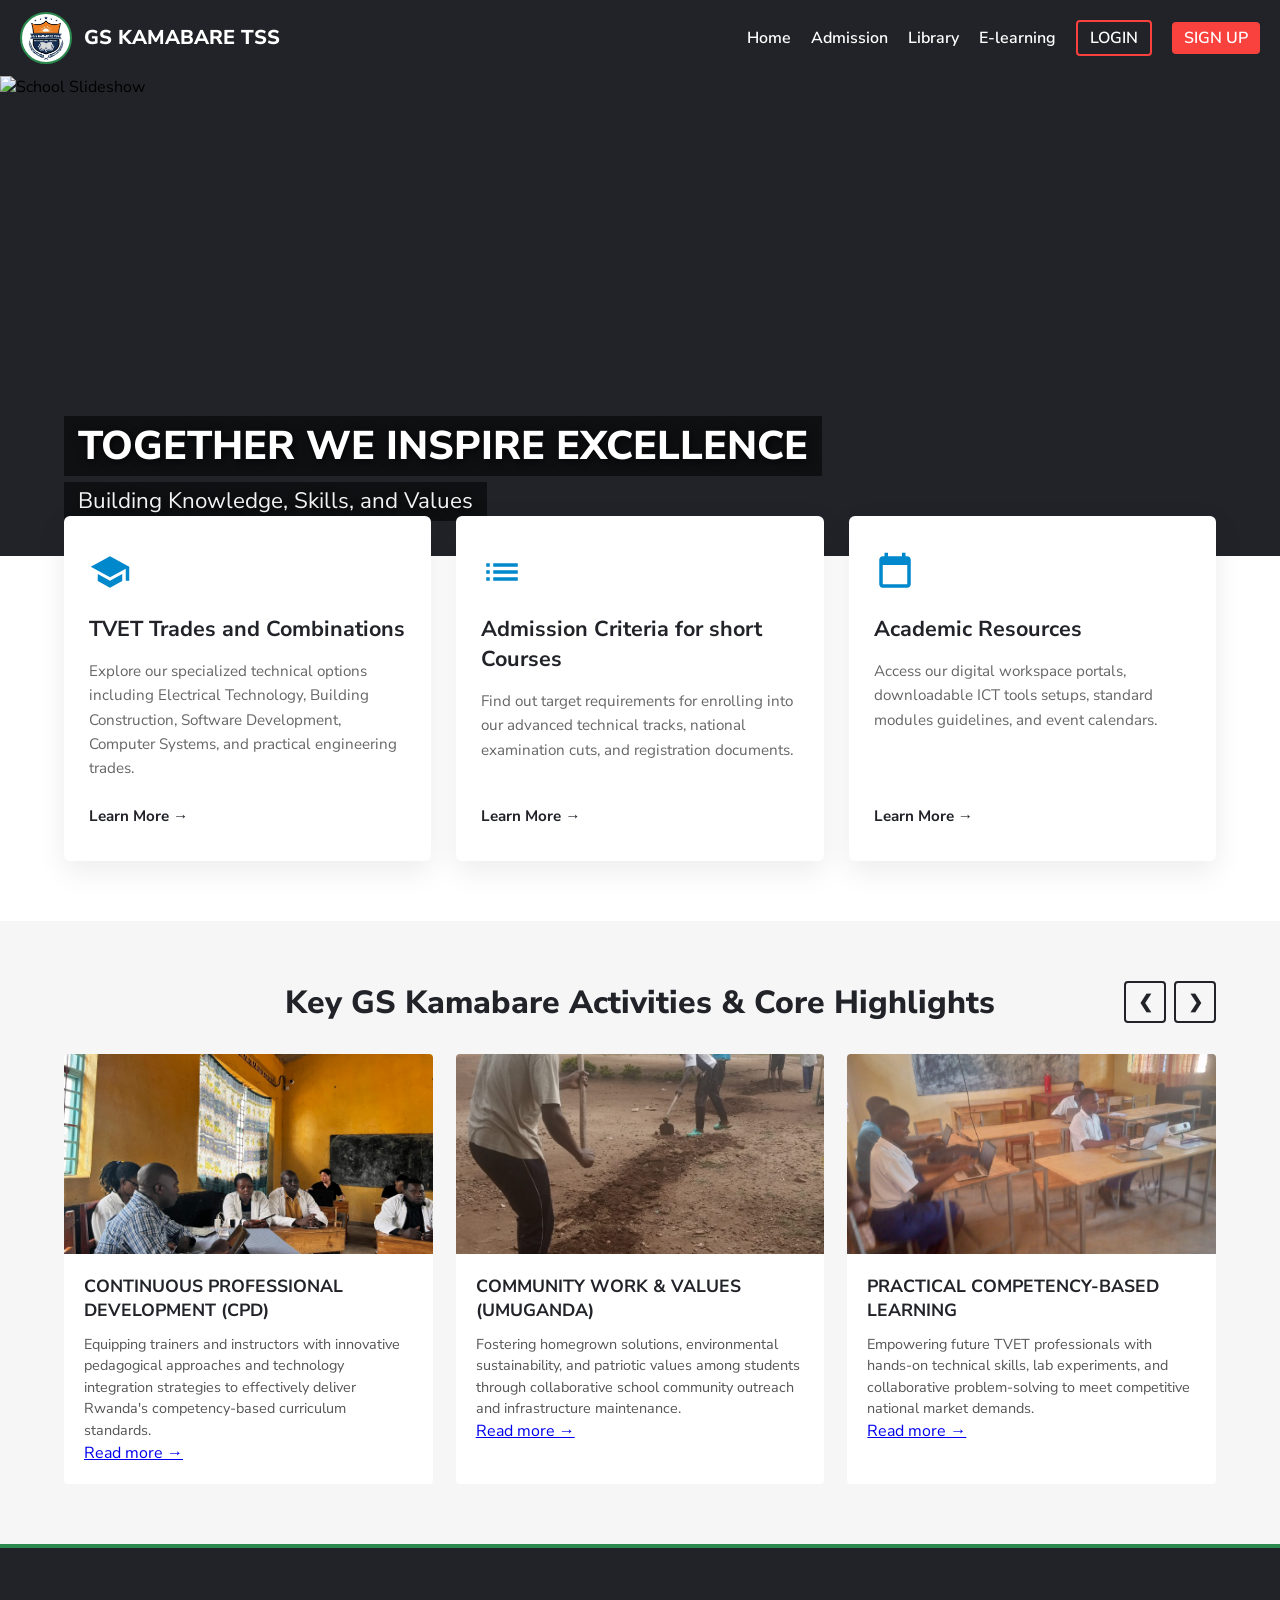
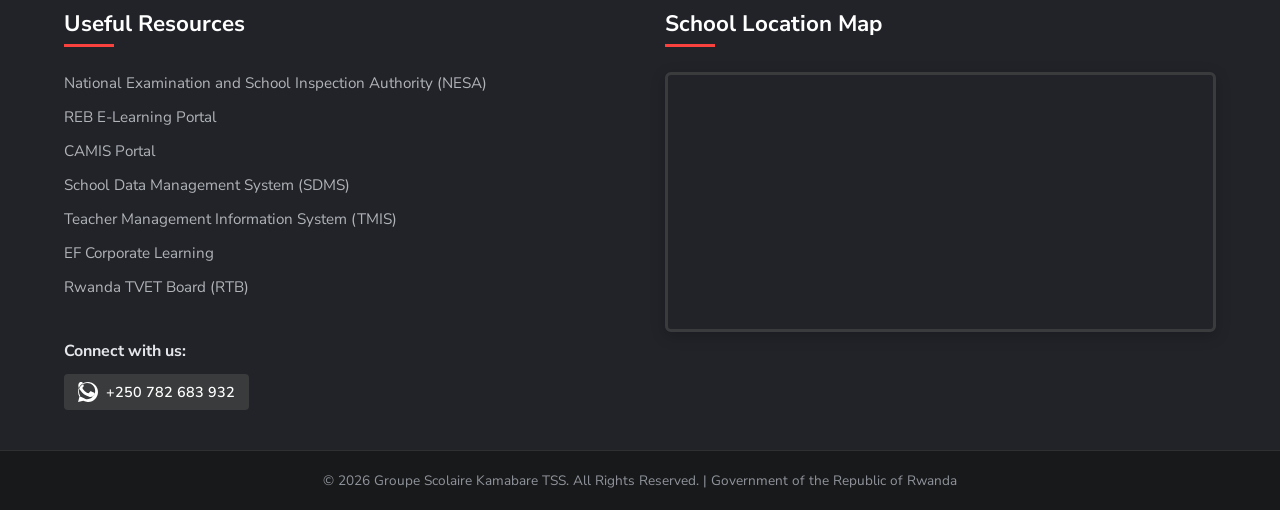
==== commit 93f6da21: "Update index.html" ====
--- a/index.html
+++ b/index.html
@@ -53,7 +53,7 @@
                         <path d="M5 13.18v4L12 21l7-3.82v-4L12 17l-7-3.82zM12 3L1 9l11 6 9-4.91V17h2V9L12 3z"/>
                     </svg>
                 </div>
-                <h3>TVET Trades</h3>
+                <h3>TVET Trades and Combinations</h3>
                 <p>Explore our specialized technical options including Electrical Technology, Building Construction, Software Development, Computer Systems, and practical engineering trades.</p>
                 <a href="programs.html" class="learn-more-btn">Learn More →</a>
             </div>
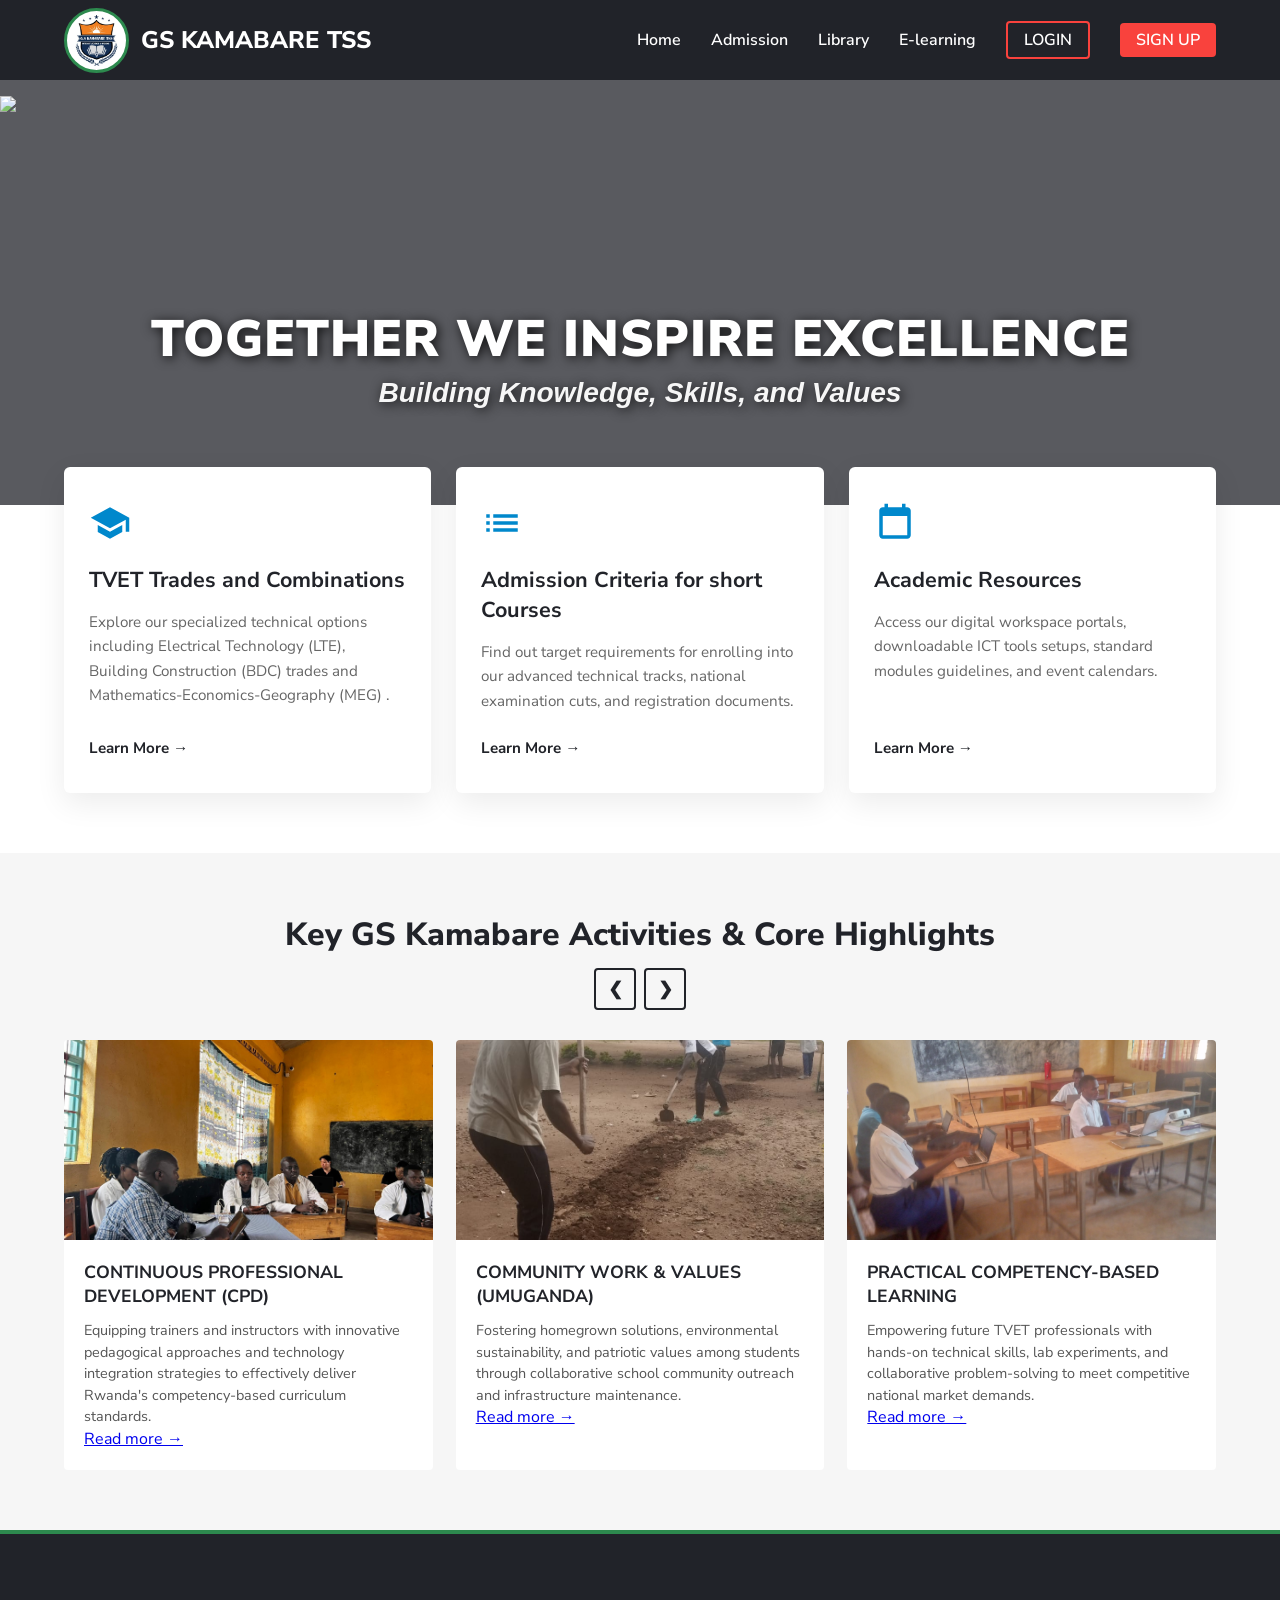
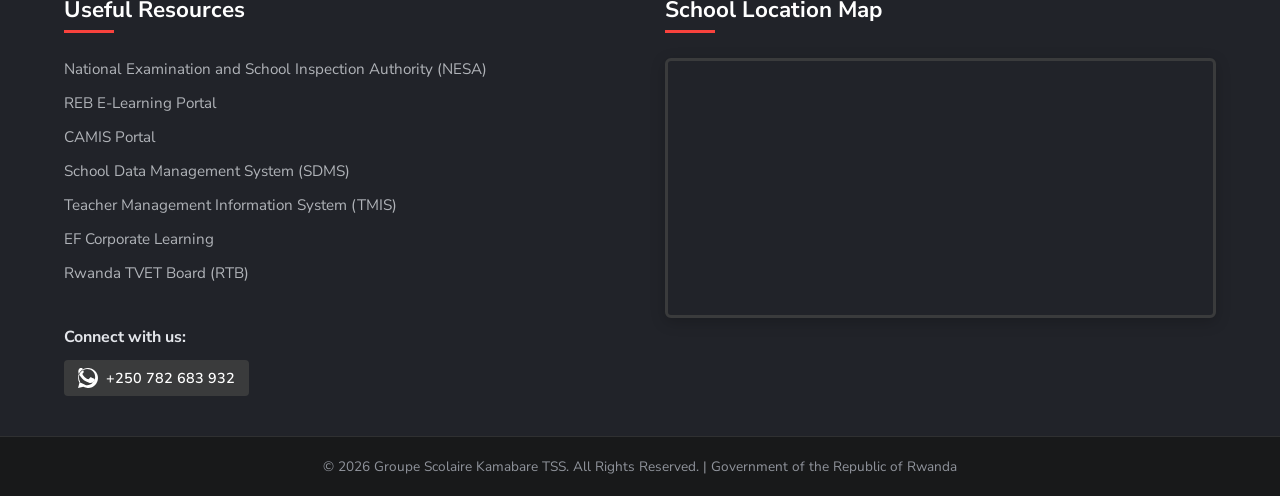
==== commit 0d133615: "Update index.html" ====
--- a/index.html
+++ b/index.html
@@ -54,7 +54,7 @@
                     </svg>
                 </div>
                 <h3>TVET Trades and Combinations</h3>
-                <p>Explore our specialized technical options including Electrical Technology, Building Construction, Software Development, Computer Systems, and practical engineering trades.</p>
+                <p>Explore our specialized technical options including Electrical Technology (LTE), Building Construction (BDC) trades and Mathematics-Economics-Geography (MEG) .</p>
                 <a href="programs.html" class="learn-more-btn">Learn More →</a>
             </div>
 
--- a/style.css
+++ b/style.css
@@ -18,7 +18,38 @@
     overflow-x: hidden;
 }
 
-/* NAVIGATION HEADER LAYOUT (DESKTOP / PC BASE HEIGHT) */
+/* HERO SLIDER CONTAINER */
+#home_page {
+    width: 100%;          
+    height: 100%;        
+    object-fit: cover;    
+    object-position: center;
+    font-size: 0 !important;
+    transition: opacity 0.5s ease-in-out;
+}
+
+.hero-slider-container {
+    position: relative;
+    width: 100%;
+    height: 425px;
+    background-color: var(--darkgray);
+    overflow: hidden;
+}
+
+/* WHITE-LIKE (IGIHU) OVERLAY FILTER (NESA DISPLAY STYLE) */
+.hero-slider-container::after {
+    content: '';
+    position: absolute;
+    top: 0;
+    left: 0;
+    width: 100%;
+    height: 100%;
+    background: rgba(255, 255, 255, 0.25);
+    pointer-events: none;
+    z-index: 2;
+}
+
+/* NAVIGATION HEADER LAYOUT (DESKTOP) */
 .nav-container {
     width: 100%;
     background-color: var(--darkgray);
@@ -30,15 +61,17 @@
     display: flex;
     justify-content: space-between;
     align-items: center;
-    padding: 12px 20px;
-    min-height: 76px;
-    width: 100%;
+    height: 80px;
+    width: 90%;
+    max-width: 1720px;
+    margin: 0 auto;
+    box-sizing: border-box;
     position: relative;
-    box-sizing: border-box;
-}
-
-/* BRAND CONTAINER: LOGO AND TITLE TOGETHER ON THE LEFT */
-.brand-container {
+}
+
+/* BRAND CONTAINER */
+.brand-container,
+.logo-wrapper {
     display: flex;
     align-items: center;
     gap: 12px;
@@ -46,34 +79,35 @@
 }
 
 .navbar-brand-logo {
-    height: 52px;
-    width: 52px;
-    min-width: 52px;
+    height: 65px;
+    width: 65px;
+    min-width: 65px;
     border-radius: 50%;
     object-fit: contain;
-    padding: 2px;
-    border: 2px solid #2d8a4e;
+    padding: 4px;
+    border: 3px solid #2d8a4e;
     background-color: var(--white);
     flex-shrink: 0;
 }
 
-/* TITLE ADJACENT TO LOGO (RIGHT NEXT TO IT) */
 #navbar-logo {
     position: static;
     transform: none;
     color: var(--white);
-    font-size: 1.25rem;
+    font-size: 1.5rem;
     font-weight: 800;
     white-space: nowrap;
     text-align: left;
     margin: 0;
     line-height: 1;
+    cursor: pointer;
+    flex: none;
 }
 
 /* Desktop Navigation Menu Links */
 .nav-menu {
     display: flex; 
-    gap: 20px;
+    gap: 30px;
     list-style: none;
     align-items: center;
     z-index: 2;
@@ -93,7 +127,7 @@
 
 .nav-links-outline {
     border: 2px solid var(--brightred);
-    padding: 5px 12px;
+    padding: 6px 16px;
     border-radius: 4px;
     background-color: transparent;
 }
@@ -106,7 +140,7 @@
 
 .nav-links-btn {
     background-color: var(--brightred);
-    padding: 5px 12px;
+    padding: 6px 16px;
     border-radius: 4px;
 }
 
@@ -134,60 +168,46 @@
     border-radius: 2px;
 }
 
-/* HERO SLIDER (Desktop Standard Height) */
-.hero-slider-container {
-    position: relative;
-    width: 100%;
-    height: 480px;
-    background-color: var(--darkgray);
-    overflow: hidden;
-}
-
-#home_page {
-    width: 100%;         
-    height: 100%;        
-    object-fit: cover;    
-    object-position: center;
-    display: block;
-    transition: opacity 0.5s ease-in-out;
-}
-
+/* SLIDER CAPTION OVERLAY */
 .static-slider-caption {
     position: absolute;
-    bottom: 35px;
-    left: 5%;
-    right: 5%;
+    bottom: 22%;
+    left: 50%;
+    transform: translateX(-50%);
+    width: 90%;
+    max-width: 1200px;
     color: var(--white);
-    text-shadow: 2px 2px 10px rgba(0, 0, 0, 0.85);
+    text-shadow: 2px 2px 12px rgba(0, 0, 0, 0.85);
     z-index: 5;
     pointer-events: none;
-    font-family: "Bookman Old Style", sans-serif;
     display: flex;
     flex-direction: column;
-    align-items: flex-start;
-    gap: 6px;
+    align-items: center;
+    justify-content: center;
+    text-align: center;
+    gap: 8px;
 }
 
 .caption-line-1 {
-    font-size: clamp(1.1rem, 3.2vw, 2.5rem);
-    font-weight: 800;
+    font-size: clamp(2rem, 4vw, 3.8rem);
+    font-weight: 900;
     margin: 0;
     text-transform: uppercase;
-    background-color: rgba(0, 0, 0, 0.55);
-    display: inline-block;
-    padding: 6px 14px;
-    line-height: 1.2;
+    background-color: transparent;
+    padding: 0;
+    line-height: 1.1;
+    letter-spacing: 1px;
 }
 
 .caption-line-2 {
-    font-size: clamp(0.85rem, 2vw, 1.4rem);
-    font-weight: 400;
+    font-size: clamp(1rem, 2.2vw, 1.8rem);
+    font-weight: 600;
     opacity: 0.95;
-    background-color: rgba(0, 0, 0, 0.55);
-    display: inline-block;
-    padding: 6px 14px;
+    background-color: transparent;
+    padding: 0;
     margin: 0;
-    line-height: 1.2;
+    line-height: 1.3;
+    font-style: italic;
 }
 
 /* 3-COLUMN CARDS SECTION */
@@ -198,7 +218,7 @@
     gap: 25px;
     width: 90%;
     max-width: 1200px;
-    margin: -40px auto 60px auto;
+    margin: -38px auto 60px auto;
     position: relative;
     z-index: 99;
     box-sizing: border-box;
@@ -263,24 +283,34 @@
 }
 
 /* ==========================================================
-   TABLET & SMARTPHONE RESPONSIVE VIEW (CENTERED BRAND TITLE)
+   TABLET & MOBILE RESPONSIVE NAVIGATION & BUTTONS
    ========================================================== */
 @media screen and (max-width: 992px) {
     .navbar {
-        padding: 16px 20px;
-        min-height: 95px;
+        padding: 10px 20px;
+        min-height: 70px;
         position: relative;
         display: flex;
         align-items: center;
-        justify-content: flex-start;
-    }
-
-    /* Container positions logo left while centering text in remaining space */
+        justify-content: space-between;
+        width: 100%;
+    }
+
     .brand-container {
         display: flex;
         align-items: center;
-        width: 100%;
-        padding-right: 45px; /* Leave space so text centers relative to hamburger button */
+    }
+
+    #navbar-logo {
+        position: absolute;
+        left: 50%;
+        transform: translateX(-50%);
+        font-size: 1.3rem;
+        font-weight: 800;
+        letter-spacing: 0.5px;
+        text-align: center;
+        white-space: nowrap;
+        margin: 0;
     }
 
     .navbar-brand-logo {
@@ -289,22 +319,26 @@
         min-width: 52px;
     }
 
-    /* Centers the title between the logo and mobile toggle button */
-    #navbar-logo {
-        flex: 1;
-        text-align: center;
-        font-size: 1.15rem;
-        white-space: nowrap;
-        overflow: hidden;
-        text-overflow: ellipsis;
+    .hero-slider-container {
+        height: calc(650px + 4.5cm);
+    }
+
+    .static-slider-caption {
+        bottom: 28%;
+        width: 92%;
+    }
+
+    .caption-line-1 {
+        font-size: clamp(1.6rem, 3.8vw, 2.8rem);
+    }
+
+    .caption-line-2 {
+        font-size: clamp(0.95rem, 2vw, 1.4rem);
     }
 
     .menu-toggle {
         display: block !important;
-        position: absolute;
-        right: 20px;
-        top: 50%;
-        transform: translateY(-50%);
+        cursor: pointer;
         z-index: 1001;
     }
 
@@ -313,13 +347,14 @@
         flex-direction: column;
         background: var(--darkgray);
         margin: 0;
+        padding: 15px 0;
         width: 100%;
         position: absolute;
         top: 100%;
         left: -100%;
         opacity: 0; 
         transition: all 0.4s ease-in-out;
-        gap: 0;
+        gap: 12px;
         z-index: 1000;
         box-shadow: 0 10px 20px rgba(0,0,0,0.5);
     }
@@ -329,56 +364,86 @@
         opacity: 1;
     }
 
+    .nav-item {
+        width: 100%;
+        display: flex;
+        justify-content: center;
+    }
+
     .nav-links {
         text-align: center;
-        line-height: 50px;
+        line-height: 48px;
         width: 100%;
         display: block;
         border-bottom: 1px solid #2d2f36;
     }
-}
-
-@media screen and (max-width: 992px) and (min-width: 769px) {
+
+    .nav-links-outline {
+        display: block !important;
+        width: 100% !important;
+        text-align: center !important;
+        line-height: 48px !important;
+        background-color: transparent !important;
+        border: 2px solid var(--white) !important;
+        border-radius: 0 !important;
+        margin: 4px 0 !important;
+        box-sizing: border-box !important;
+    }
+
+    .nav-links-btn {
+        display: block !important;
+        width: 100% !important;
+        text-align: center !important;
+        line-height: 48px !important;
+        background-color: var(--brightred) !important;
+        border: none !important;
+        border-radius: 0 !important;
+        margin: 4px 0 !important;
+        box-sizing: border-box !important;
+    }
+}
+
+/* MOBILE PHONE SPECIFIC ADJUSTMENTS */
+@media screen and (max-width: 768px) {
+    #navbar-logo {
+        position: absolute;
+        left: 50%;
+        transform: translateX(-50%);
+        font-size: 1.15rem;
+        font-weight: 800;
+        text-align: center;
+        white-space: nowrap;
+    }
+
+    .navbar-brand-logo {
+        height: 48px;
+        width: 48px;
+        min-width: 48px;
+    }
+
     .hero-slider-container {
-        height: 852px;
-    }
-
-    .features-section {
-        display: flex;
-        flex-direction: row;
-        gap: 15px;
-        margin-top: -30px;
-    }
-
-    .feature-card {
-        padding: 20px 15px;
-    }
-}
-
-@media screen and (max-width: 768px) {
-    .navbar {
-        min-height: 70px;
-        padding: 10px 15px;
-    }
-
-    .navbar-brand-logo {
-        height: 46px;
-        width: 46px;
-        min-width: 46px;
-    }
-
-    #navbar-logo {
-        font-size: 1rem;
-    }
-
-    .hero-slider-container {
-        height: 500px;
+        height: calc(85vh - 2.5cm);
+        min-height: 420px;
     }
 
     .features-section {
         flex-direction: column;
         gap: 20px;
-        margin-top: -15px;
+        margin-top: calc(-50px + 0.5cm);
+        z-index: 10;
+    }
+
+    .static-slider-caption {
+        bottom: 25%;
+        width: 94%;
+    }
+
+    .caption-line-1 {
+        font-size: clamp(1.3rem, 5.5vw, 2.1rem);
+    }
+
+    .caption-line-2 {
+        font-size: clamp(0.85rem, 3.5vw, 1.1rem);
     }
 
     #mobile-menu.is-active .bar:nth-child(2) {
@@ -402,28 +467,24 @@
 
 .activities-header {
     display: flex;
-    justify-content: space-between;
-    align-items: center;
+    flex-direction: column;
+    align-items: center;
+    gap: 12px;
     max-width: 1200px;
     margin: 0 auto 30px auto;
-    position: relative;
 }
 
 .activities-main-title {
     font-size: 2rem;
     color: var(--darkgray);
     font-weight: 800;
-    flex: 1;
     text-align: center;
 }
 
 .carousel-controls {
     display: flex;
     gap: 8px;
-    position: absolute;
-    right: 0;
-    top: 50%;
-    transform: translateY(-50%);
+    justify-content: center;
 }
 
 .control-btn {
@@ -493,19 +554,19 @@
     line-height: 1.5;
 }
 
-@media screen and (max-width: 768px) {
-    .activities-header {
-        flex-direction: column;
-        gap: 15px;
-        align-items: center;
-    }
-    .carousel-controls {
-        position: static;
-        transform: none;
-    }
+/* TABLET LAYOUT: Maintains 3 cards side-by-side */
+@media screen and (max-width: 992px) {
     .activity-card-item {
-        min-width: 100%;
-        max-width: 100%;
+        min-width: 32% !important;
+        max-width: 32% !important;
+    }
+}
+
+/* MOBILE PHONE LAYOUT: Displays 1 card at a time */
+@media screen and (max-width: 600px) {
+    .activity-card-item {
+        min-width: 100% !important;
+        max-width: 100% !important;
     }
 }
 
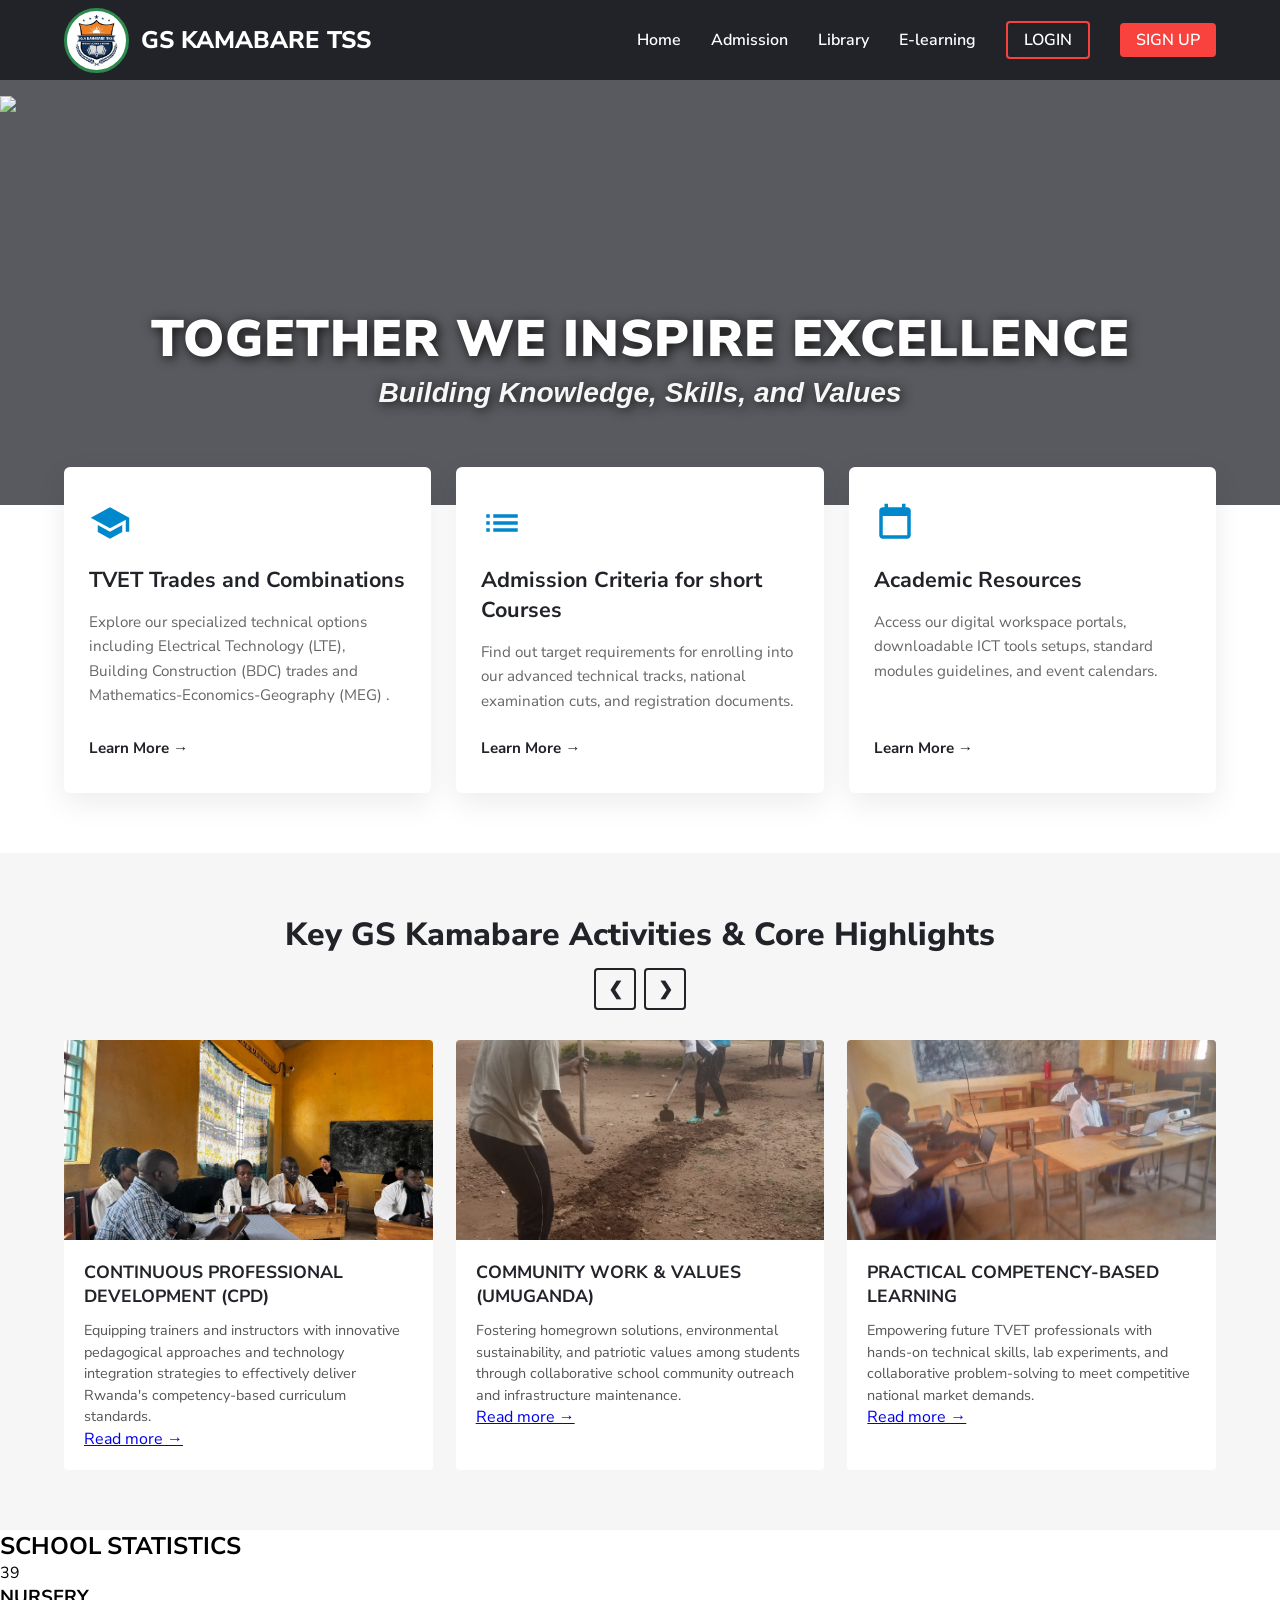
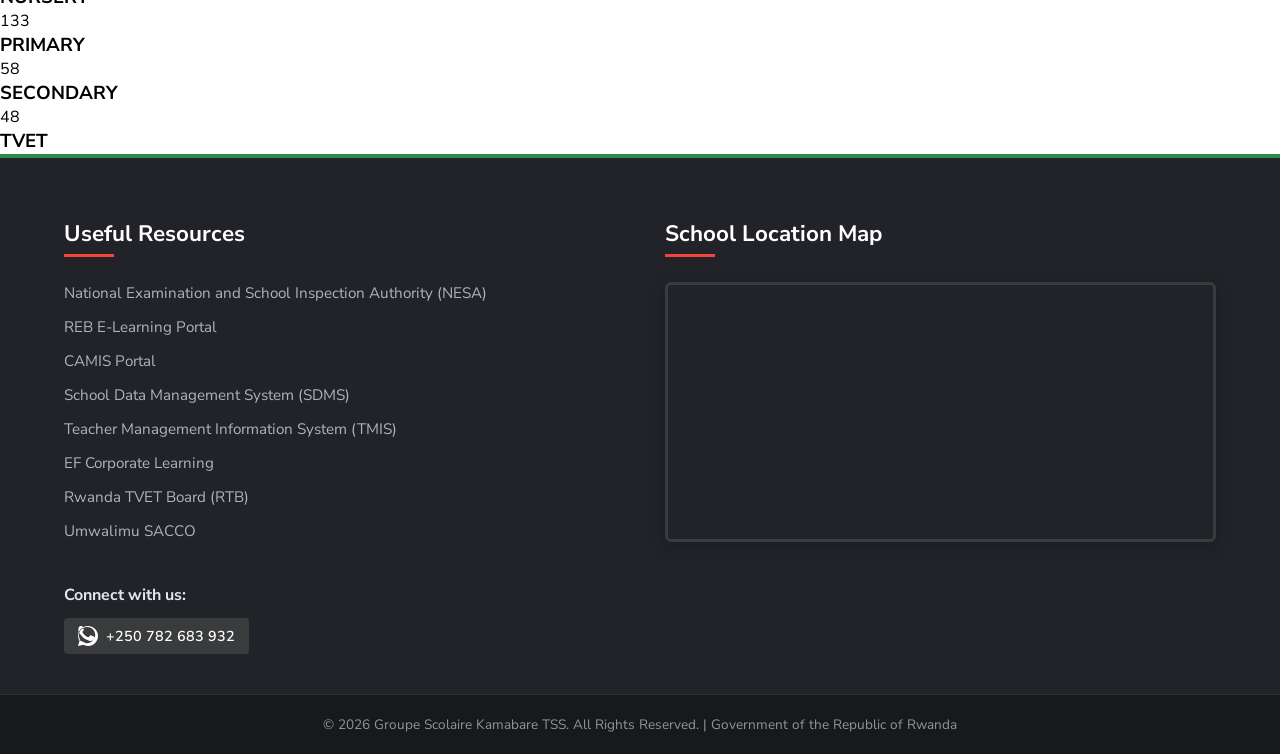
==== commit cfa64a2b: "Update index.html" ====
--- a/index.html
+++ b/index.html
@@ -128,6 +128,31 @@
             </div>
         </div>
 
+        <!-- NEW SCHOOL STATISTICS ANIMATED COUNTER SECTION -->
+        <section class="school-stats-section" id="stats-section">
+            <div class="stats-container">
+                <h2 class="stats-main-title">SCHOOL STATISTICS</h2>
+                <div class="stats-grid">
+                    <div class="stat-card">
+                        <span class="stat-number green-counter" data-target="198">0</span>
+                        <h3 class="stat-label">NURSERY</h3>
+                    </div>
+                    <div class="stat-card">
+                        <span class="stat-number green-counter" data-target="691">0</span>
+                        <h3 class="stat-label">PRIMARY</h3>
+                    </div>
+                    <div class="stat-card">
+                        <span class="stat-number green-counter" data-target="299">0</span>
+                        <h3 class="stat-label">SECONDARY</h3>
+                    </div>
+                    <div class="stat-card">
+                        <span class="stat-number green-counter" data-target="250">0</span>
+                        <h3 class="stat-label">TVET</h3>
+                    </div>
+                </div>
+            </div>
+        </section>
+
         <footer class="site-footer">
             <div class="footer-container">
                 <div class="footer-column footer-links-panel">
@@ -138,8 +163,9 @@
                         <li><a href="https://camis.nesa.gov.rw/" target="_blank">CAMIS Portal</a></li>
                         <li><a href="https://sdms.gov.rw/" target="_blank">School Data Management System (SDMS)</a></li>
                         <li><a href="https://tmis.reb.rw/" target="_blank">Teacher Management Information System (TMIS)</a></li>
-                        <li><a href="https://efideu.b2clogin.com/efideu.onmicrosoft.com/b2c_1a_auth_corp_efid/oauth2/v2.0/authorize?client_id=328f4e7d-90a7-4cee-b5c8-07194886cae6&redirect_uri=https%3a%2f%2fglobal.accounts.corporate.ef.com%2fefcorpglobal.onmicrosoft.com%2foauth2%2fauthresp&response_type=code&scope=openid&response_mode=form_post&nonce=zqu%2f27Le2lfJkAezrul7rg%3d%3d&ui_locales=en&prompt=login&state=StateProperties%[base64]" target="_blank">EF Corporate Learning</a></li>
+                        <li><a href="https://learn.corporate.ef.com/gap/uihome/">EF Corporate Learning</a></li>
                         <li><a href="https://www.rtb.gov.rw/" target="_blank">Rwanda TVET Board (RTB)</a></li>
+                        <li><a href="https://umwalimusacco.rw/" target="_blank">Umwalimu SACCO</a></li>
                     </ul>
                     
                     <div class="social-connect-row">
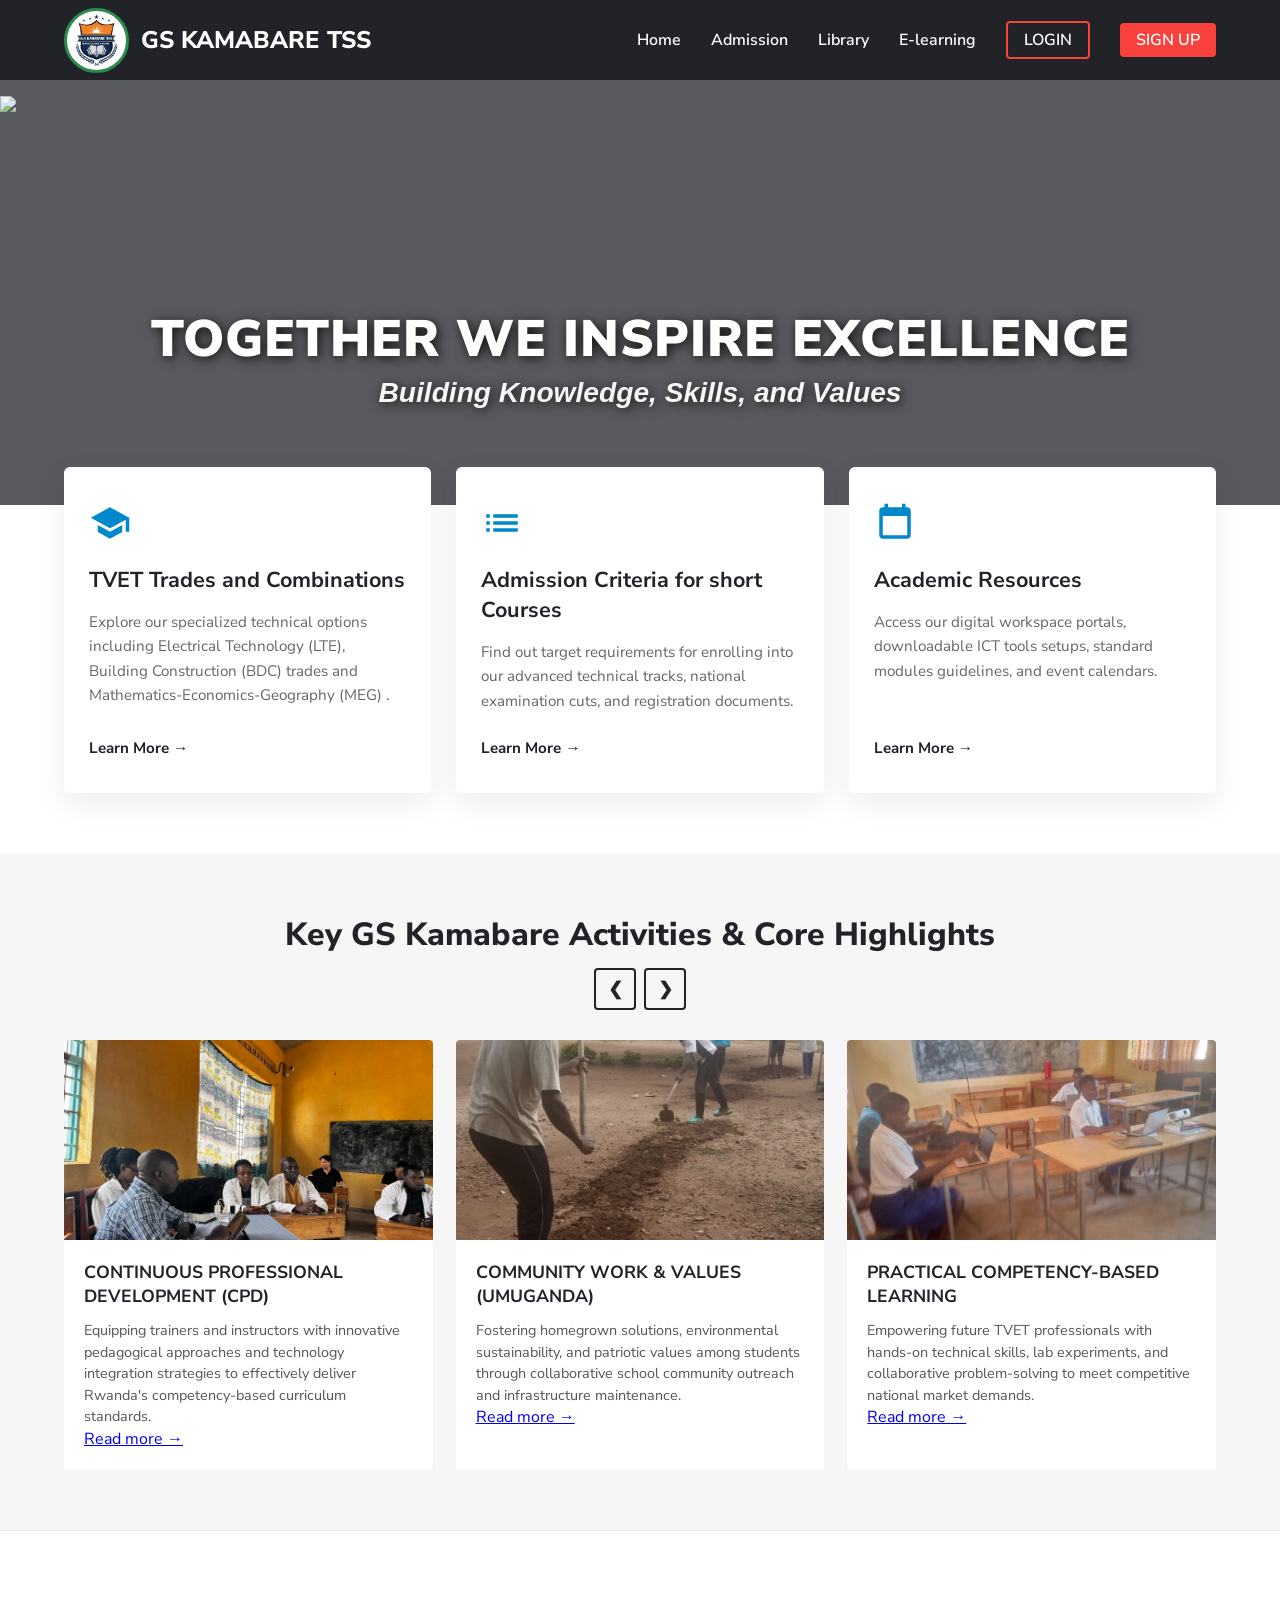
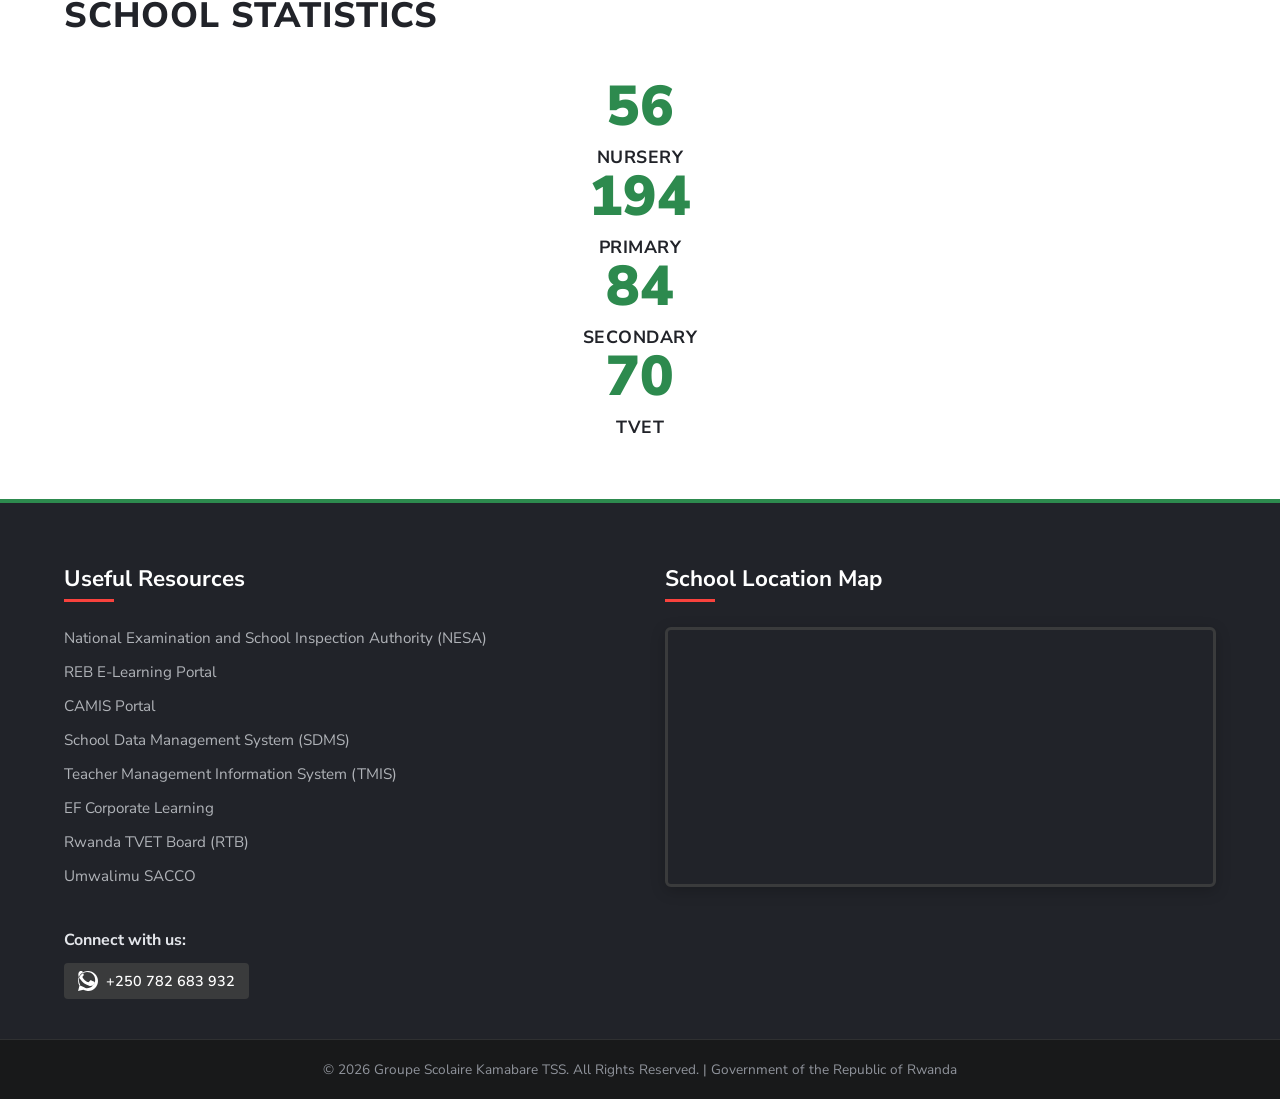
==== commit 8d18fe9d: "Update index.html" ====
--- a/index.html
+++ b/index.html
@@ -128,26 +128,26 @@
             </div>
         </div>
 
-        <!-- NEW SCHOOL STATISTICS ANIMATED COUNTER SECTION -->
+        <!-- SCHOOL STATISTICS SECTION (MATCHING EXACT BANNER DESIGN) -->
         <section class="school-stats-section" id="stats-section">
-            <div class="stats-container">
-                <h2 class="stats-main-title">SCHOOL STATISTICS</h2>
-                <div class="stats-grid">
-                    <div class="stat-card">
+            <h2 class="stats-main-title">SCHOOL STATISTICS</h2>
+            <div class="stats-banner-wrapper">
+                <div class="stats-container">
+                    <div class="stat-item">
                         <span class="stat-number green-counter" data-target="198">0</span>
-                        <h3 class="stat-label">NURSERY</h3>
-                    </div>
-                    <div class="stat-card">
+                        <p class="stat-label">NURSERY</p>
+                    </div>
+                    <div class="stat-item">
                         <span class="stat-number green-counter" data-target="691">0</span>
-                        <h3 class="stat-label">PRIMARY</h3>
-                    </div>
-                    <div class="stat-card">
+                        <p class="stat-label">PRIMARY</p>
+                    </div>
+                    <div class="stat-item">
                         <span class="stat-number green-counter" data-target="299">0</span>
-                        <h3 class="stat-label">SECONDARY</h3>
-                    </div>
-                    <div class="stat-card">
+                        <p class="stat-label">SECONDARY</p>
+                    </div>
+                    <div class="stat-item">
                         <span class="stat-number green-counter" data-target="250">0</span>
-                        <h3 class="stat-label">TVET</h3>
+                        <p class="stat-label">TVET</p>
                     </div>
                 </div>
             </div>
--- a/style.css
+++ b/style.css
@@ -3,6 +3,7 @@
     --brightred: #F9423D;
     --white: #fff;
     --lightred: #f9433dcc;
+    --statgreen: #2d8a4e;
 }
 
 /* GLOBAL RESET & SCROLL FIX */
@@ -20,7 +21,7 @@
 
 /* HERO SLIDER CONTAINER */
 #home_page {
-    width: 100%;          
+    width: 100%;         
     height: 100%;        
     object-fit: cover;    
     object-position: center;
@@ -581,6 +582,79 @@
     color: #ffffff !important;
 }
 
+/* SCHOOL STATISTICS SECTION */
+.school-stats-section {
+    background-color: #ffffff;
+    padding: 60px 5%;
+    width: 100%;
+    box-sizing: border-box;
+    border-top: 1px solid #eaeaea;
+}
+
+.stats-container {
+    max-width: 1200px;
+    margin: 0 auto;
+    text-align: center;
+}
+
+.stats-main-title {
+    font-size: 2.2rem;
+    color: var(--darkgray);
+    font-weight: 800;
+    margin-bottom: 40px;
+    text-transform: uppercase;
+    letter-spacing: 1px;
+}
+
+.stats-grid {
+    display: flex;
+    justify-content: space-around;
+    align-items: center;
+    flex-wrap: wrap;
+    gap: 30px;
+}
+
+.stat-card {
+    flex: 1;
+    min-width: 200px;
+    padding: 20px;
+    background-color: #fdfdfd;
+    border-radius: 8px;
+    box-shadow: 0 4px 15px rgba(0, 0, 0, 0.05);
+    border-bottom: 4px solid var(--statgreen);
+    transition: transform 0.3s ease;
+}
+
+.stat-card:hover {
+    transform: translateY(-5px);
+}
+
+.green-counter {
+    display: block;
+    font-size: 3.5rem;
+    font-weight: 900;
+    color: var(--statgreen);
+    line-height: 1;
+    margin-bottom: 10px;
+}
+
+.stat-label {
+    font-size: 1.1rem;
+    font-weight: 700;
+    color: var(--darkgray);
+    letter-spacing: 0.5px;
+}
+
+@media screen and (max-width: 768px) {
+    .stats-grid {
+        grid-template-columns: repeat(2, 1fr);
+        display: grid;
+    }
+    .green-counter {
+        font-size: 2.8rem;
+    }
+}
+
 /* SITE FOOTER */
 .site-footer {
     background-color: var(--darkgray);
